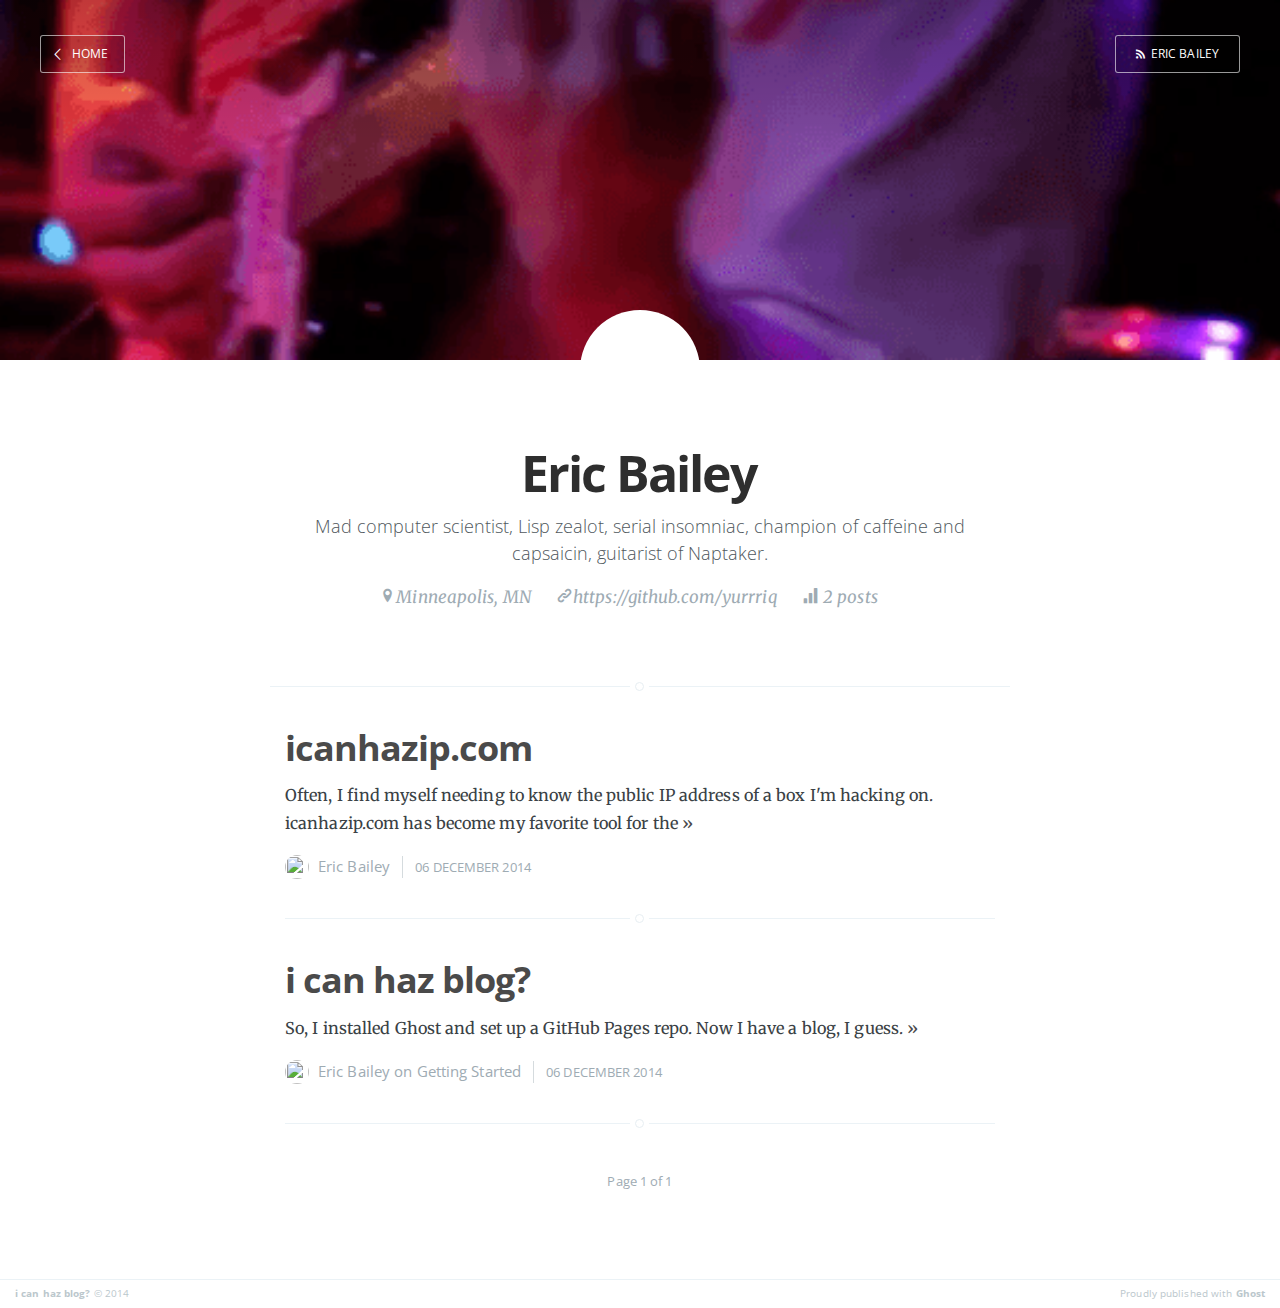
==== author/eric/index.html @ 77fce828 "Blog update at 2014-12-06 21:45:17" ====
<head>
    <meta charset="utf-8">
    <meta http-equiv="X-UA-Compatible" content="IE=edge">

    <title>Eric Bailey - i can haz blog?</title>
    <meta name="description" content="Mad computer scientist, Lisp zealot, serial insomniac, champion of caffeine and capsaicin, guitarist of Naptaker.">

    <meta name="HandheldFriendly" content="True">
    <meta name="viewport" content="width=device-width, initial-scale=1.0">

    <link rel="shortcut icon" href="../../favicon.ico">

    <link rel="stylesheet" type="text/css" href="../../assets/css/screen.css?v=f6a0a87b27">
    <link rel="stylesheet" type="text/css" href="http://fonts.googleapis.com/css?family=Merriweather:300,700,700italic,300italic%7COpen+Sans:700,400">
    <link rel="stylesheet" type="text/css" href="../../assets/css/prism.css?v=f6a0a87b27">

    <link rel="canonical" href="index.html">
    <meta name="generator" content="Ghost 0.5">
    <link rel="alternate" type="application/rss+xml" title="i can haz blog?" href="../../rss/index.html">
</head>
<body class="author-template author-eric">

    

    <header class="main-header author-head " style="background-image: url(../../content/images/2014/12/eb-optimized-1.png)">
        <nav class="main-nav overlay clearfix">
            <a class="back-button icon-arrow-left" href="../../">Home</a>
            <a class="subscribe-button icon-feed" href="rss/index.rss">Eric Bailey</a>
        </nav>
    </header>

    <section class="author-profile inner">
        <figure class="author-image">
            <div class="img" style="background-image: url(http://www.gravatar.com/avatar/527cc023ca1a56c9072424f7c44ab118?d=404&amp;s=250)"><span class="hidden">Eric Bailey's Picture</span></div>
        </figure>
        <h1 class="author-title">Eric Bailey</h1>
        <h2 class="author-bio">Mad computer scientist, Lisp zealot, serial insomniac, champion of caffeine and capsaicin, guitarist of Naptaker.</h2>
        <div class="author-meta">
            <span class="author-location icon-location">Minneapolis, MN</span>
            <span class="author-link icon-link"><a href="https://github.com/yurrriq">https://github.com/yurrriq</a></span>
            <span class="author-stats"><i class="icon-stats"></i> 2 posts</span>
        </div>
    </section>

<main class="content" role="main">

    <div class="extra-pagination inner">
        <nav class="pagination" role="navigation">
        <span class="page-number">Page 1 of 1</span>
    </nav>
    </div>
    
    <article class="post">
        <header class="post-header">
            <h2 class="post-title"><a href="../../icanhazip-com/">icanhazip.com</a></h2>
        </header>
        <section class="post-excerpt">
            <p>Often, I find myself needing to know the public IP address of a box I'm hacking on. icanhazip.com has become my favorite tool for the <a class="read-more" href="../../icanhazip-com/">»</a></p>
        </section>
        <footer class="post-meta">
            <img class="author-thumb" src="http://www.gravatar.com/avatar/527cc023ca1a56c9072424f7c44ab118?d=404&amp;s=250" alt="Author image" nopin="nopin">
            <a href="index.html">Eric Bailey</a>
            
            <time class="post-date" datetime="2014-12-06">06 December 2014</time>
        </footer>
    </article>
    <article class="post tag-getting-started">
        <header class="post-header">
            <h2 class="post-title"><a href="../../i-can-haz-blog/">i can haz blog?</a></h2>
        </header>
        <section class="post-excerpt">
            <p>So, I installed Ghost and set up a GitHub Pages repo. Now I have a blog, I guess. <a class="read-more" href="../../i-can-haz-blog/">»</a></p>
        </section>
        <footer class="post-meta">
            <img class="author-thumb" src="http://www.gravatar.com/avatar/527cc023ca1a56c9072424f7c44ab118?d=404&amp;s=250" alt="Author image" nopin="nopin">
            <a href="index.html">Eric Bailey</a>
             on <a href="../../tag/getting-started/">Getting Started</a>
            <time class="post-date" datetime="2014-12-06">06 December 2014</time>
        </footer>
    </article>
    
    <nav class="pagination" role="navigation">
        <span class="page-number">Page 1 of 1</span>
    </nav>

</main>

    <footer class="site-footer clearfix">
         <section class="copyright"><a href="../../">i can haz blog?</a> © 2014</section>
         <section class="poweredby">Proudly published with <a href="https://ghost.org">Ghost</a></section>
    </footer>

    <script src="../../public/jquery.js?v=f6a0a87b27"></script>

    <script type="text/javascript" src="../../assets/js/jquery.fitvids.js?v=f6a0a87b27"></script>
    <script type="text/javascript" src="../../assets/js/index.js?v=f6a0a87b27"></script>
    <script type="text/javascript" src="../../assets/js/prism.js?v=f6a0a87b27"></script>

</body>
---- assets/css/screen.css ----
/* ==========================================================================
   Table of Contents
   ========================================================================== */

/*

    0.  Normalize
    1.  Icons
    2.  General
    3.  Utilities
    4.  General
    5.  Single Post
    6.  Tag Archive
    7.  Third Party Elements
    8.  Pagination
    9.  Footer
    10. Media Queries (Tablet)
    11. Media Queries (Mobile)
    12. Animations

*/

/* ==========================================================================
   0. Normalize.css v2.1.3 | MIT License | git.io/normalize | (minified)
   ========================================================================== */

article, aside, details,
figcaption, figure,
footer, header, hgroup,
main, nav, section,
summary { display: block; }
audio, canvas, video { display: inline-block; }
audio:not([controls]) { display: none; height: 0; }
[hidden], template { display: none; }
html {
   font-family: sans-serif;
   -ms-text-size-adjust: 100%;
   -webkit-text-size-adjust: 100%;
}
body { margin: 0; }
a { background: transparent; }
a:focus { outline: thin dotted; }
a:active, a:hover { outline: 0; }
h1 { font-size: 2em; margin: 0.67em 0; }
abbr[title] { border-bottom: 1px dotted; }
b, strong { font-weight: 700; }
dfn { font-style: italic; }
hr {
   -moz-box-sizing: content-box;
   box-sizing: content-box;
   height: 0;
}
mark { background: #FF0; color: #000; }
code, kbd, pre,
samp { font-family: monospace, serif; font-size: 1em; }
pre { white-space: pre-wrap; }
q { quotes: "\201C" "\201D" "\2018" "\2019"; }
small { font-size: 80%; }
sub, sup {
   font-size: 75%;
   line-height: 0;
   position: relative;
   vertical-align: baseline;
}
sup { top: -0.5em; }
sub { bottom: -0.25em; }
img { border: 0; }
svg:not(:root) { overflow: hidden; }
figure { margin: 0; }
fieldset {
   border: 1px solid #c0c0c0;
   margin: 0 2px;
   padding: 0.35em 0.625em 0.75em;
}
legend { border: 0; padding: 0; }
button, input, select,
textarea { font-family: inherit; font-size: 100%; margin: 0; }
button, input { line-height: normal; }
button, select { text-transform: none; }
button, html input[type="button"],
input[type="reset"], input[type="submit"] {
   -webkit-appearance: button;
   cursor: pointer;
}
button[disabled], html input[disabled] { cursor: default; }
input[type="checkbox"],
input[type="radio"] { box-sizing: border-box; padding: 0; }
input[type="search"] {
   -webkit-appearance: textfield;
   -moz-box-sizing: content-box;
   -webkit-box-sizing: content-box;
   box-sizing: content-box;
}
input[type="search"]::-webkit-search-cancel-button,
input[type="search"]::-webkit-search-decoration { -webkit-appearance: none; }
button::-moz-focus-inner,
input::-moz-focus-inner { border: 0; padding: 0; }
textarea { overflow: auto; vertical-align: top; }
table { border-collapse: collapse; border-spacing: 0; }


/* ==========================================================================
   1. Icons - Sets up the icon font and respective classes
   ========================================================================== */

/* Import the font file with the icons in it */
@font-face {
    font-family: "casper-icons";
    src:url("../fonts/casper-icons.eot");
    src:url("../fonts/casper-icons.eot?") format("embedded-opentype"),
        url("../fonts/casper-icons.woff") format("woff"),
        url("../fonts/casper-icons.ttf") format("truetype"),
        url("../fonts/casper-icons.svg") format("svg");
    font-weight: normal;
    font-style: normal;
}

/* Apply these base styles to all icons */
[class^="icon-"]:before, [class*=" icon-"]:before {
    font-family: "casper-icons", "Open Sans", sans-serif;
    speak: none;
    font-style: normal;
    font-weight: normal;
    font-variant: normal;
    text-transform: none;
    line-height: 1;
    text-decoration: none !important;
    -webkit-font-smoothing: antialiased;
    -moz-osx-font-smoothing: grayscale;
}

/* Each icon is created by inserting the correct character into the
   content of the :before pseudo element. Like a boss. */
.icon-ghost:before {
    content: "\f600";
}
.icon-feed:before {
    content: "\f601";
}
.icon-twitter:before {
    content: "\f602";
    font-size: 1.1em;
}
.icon-google-plus:before {
    content: "\f603";
}
.icon-facebook:before {
    content: "\f604";
}
.icon-arrow-left:before {
    content: "\f605";
}
.icon-stats:before {
    content: "\f606";
}
.icon-location:before {
    content: "\f607";
    margin-left: -3px; /* Tracking fix */
}
.icon-link:before {
    content: "\f608";
}


/* ==========================================================================
   2. General - Setting up some base styles
   ========================================================================== */

html {
    height: 100%;
    max-height: 100%;
    font-size: 62.5%;
    -webkit-tap-highlight-color: rgba(0, 0, 0, 0);
}

body {
    height: 100%;
    max-height: 100%;
    font-family: "Merriweather", serif;
    letter-spacing: 0.01rem;
    font-size: 1.8rem;
    line-height: 1.75em;
    color: #3A4145;
    -webkit-font-feature-settings: 'kern' 1;
    -moz-font-feature-settings: 'kern' 1;
    -o-font-feature-settings: 'kern' 1;
}

::-moz-selection {
    background: #D6EDFF;
}

::selection {
    background: #D6EDFF;
}

h1, h2, h3,
h4, h5, h6 {
    -webkit-font-feature-settings: 'dlig' 1, 'liga' 1, 'lnum' 1, 'kern' 1;
    -moz-font-feature-settings: 'dlig' 1, 'liga' 1, 'lnum' 1, 'kern' 1;
    -o-font-feature-settings: 'dlig' 1, 'liga' 1, 'lnum' 1, 'kern' 1;
    color: #2E2E2E;
    line-height: 1.15em;
    margin: 0 0 0.4em 0;
    font-family: "Open Sans", sans-serif;
}

h1 {
    font-size: 5rem;
    letter-spacing: -2px;
    text-indent: -3px;
}

h2 {
    font-size: 3.6rem;
    letter-spacing: -1px;
}

h3 {
    font-size: 3rem;
}

h4 {
    font-size: 2.5rem;
}

h5 {
    font-size: 2rem;
}

h6 {
    font-size: 2rem;
}

a {
    color: #4A4A4A;
    transition: color ease 0.3s;
}

a:hover {
    color: #111;
}

p, ul, ol, dl {
    -webkit-font-feature-settings: 'liga' 1, 'onum' 1, 'kern' 1;
    -moz-font-feature-settings: 'liga' 1, 'onum' 1, 'kern' 1;
    -o-font-feature-settings: 'liga' 1, 'onum' 1, 'kern' 1;
    margin: 0 0 1.75em 0;
}

ol, ul {
    padding-left: 3rem;
}

ol ol, ul ul,
ul ol, ol ul {
    margin: 0 0 0.4em 0;
    padding-left: 2em;
}

dl dt {
    float: left;
    width: 180px;
    overflow: hidden;
    clear: left;
    text-align: right;
    text-overflow: ellipsis;
    white-space: nowrap;
    font-weight: 700;
    margin-bottom: 1em;
}

dl dd {
    margin-left: 200px;
    margin-bottom: 1em
}

li {
    margin: 0.4em 0;
}

li li {
    margin: 0;
}

hr {
    display: block;
    height: 1px;
    border: 0;
    border-top: #EFEFEF 1px solid;
    margin: 3.2em 0;
    padding: 0;
}

blockquote {
    -moz-box-sizing: border-box;
    box-sizing: border-box;
    margin: 1.75em 0 1.75em -2.2em;
    padding: 0 0 0 1.75em;
    border-left: #4A4A4A 0.4em solid;
}

blockquote p {
    margin: 0.8em 0;
    font-style: italic;
}

blockquote small {
    display: inline-block;
    margin: 0.8em 0 0.8em 1.5em;
    font-size: 0.9em;
    color: #CCC;
}

blockquote small:before { content: "\2014 \00A0"; }

blockquote cite {
    font-weight: 700;
}

blockquote cite a { font-weight: normal; }

mark {
    background-color: #FFC336;
}

code, tt {
    padding: 1px 3px;
    font-family: Inconsolata, monospace, sans-serif;
    font-size: 0.85em;
    white-space: pre-wrap;
    border: #E3EDF3 1px solid;
    background: #F7FAFB;
    border-radius: 2px;
}

pre {
    -moz-box-sizing: border-box;
    box-sizing: border-box;
    margin: 0 0 1.75em 0;
    border: #E3EDF3 1px solid;
    width: 100%;
    padding: 10px;
    font-family: Inconsolata, monospace, sans-serif;
    font-size: 0.9em;
    white-space: pre;
    overflow: auto;
    background: #F7FAFB;
    border-radius: 3px;
}

pre code, tt {
    font-size: inherit;
    white-space: -moz-pre-wrap;
    white-space: pre-wrap;
    background: transparent;
    border: none;
    padding: 0;
}

kbd {
    display: inline-block;
    margin-bottom: 0.4em;
    padding: 1px 8px;
    border: #CCC 1px solid;
    color: #666;
    text-shadow: #FFF 0 1px 0;
    font-size: 0.9em;
    font-weight: 700;
    background: #F4F4F4;
    border-radius: 4px;
    box-shadow:
        0 1px 0 rgba(0, 0, 0, 0.2),
        0 1px 0 0 #fff inset;
}

table {
    -moz-box-sizing: border-box;
    box-sizing: border-box;
    margin: 1.75em 0;
    width: 100%;
    max-width: 100%;
    background-color: transparent;
}

table th,
table td {
    padding: 8px;
    line-height: 20px;
    text-align: left;
    vertical-align: top;
    border-top: #EFEFEF 1px solid;
}

table th { color: #000; }

table caption + thead tr:first-child th,
table caption + thead tr:first-child td,
table colgroup + thead tr:first-child th,
table colgroup + thead tr:first-child td,
table thead:first-child tr:first-child th,
table thead:first-child tr:first-child td {
    border-top: 0;
}

table tbody + tbody { border-top: #EFEFEF 2px solid; }

table table table { background-color: #FFF; }

table tbody > tr:nth-child(odd) > td,
table tbody > tr:nth-child(odd) > th {
    background-color: #F6F6F6;
}

table.plain tbody > tr:nth-child(odd) > td,
table.plain tbody > tr:nth-child(odd) > th {
   background: transparent;
}

iframe, .fluid-width-video-wrapper {
    display: block;
    margin: 1.75em 0;
}

/* When a video is inside the fitvids wrapper, drop the
margin on the iframe, cause it breaks stuff. */
.fluid-width-video-wrapper iframe {
    margin: 0;
}


/* ==========================================================================
   3. Utilities - These things get used a lot
   ========================================================================== */

/* Clears shit */
.clearfix:before,
.clearfix:after {
    content: " ";
    display: table;
}
.clearfix:after { clear: both; }
.clearfix { *zoom: 1; }

/* Hides shit */
.hidden {
    text-indent: -9999px;
    visibility: hidden;
    display: none;
}

/* Creates a responsive wrapper that makes our content scale nicely */
.inner {
    position: relative;
    width: 80%;
    max-width: 710px;
    margin: 0 auto;
}

/* Centres vertically yo. (IE8+) */
.vertical {
    display: table-cell;
    vertical-align: middle;
}


/* ==========================================================================
   4. General - The main styles for the the theme
   ========================================================================== */

/* Big cover image on the home page */
.main-header {
    position: relative;
    display: table;
    width: 100%;
    height: 100%;
    margin-bottom: 5rem;
    text-align: center;
    background: #222 no-repeat center center;
    background-size: cover;
    overflow: hidden;
}

.main-header .inner {
    width: 80%;
}

.main-nav {
    position: relative;
    padding: 35px 40px;
    margin: 0 0 30px 0;
}

.main-nav a {
    text-decoration: none;
    font-family: 'Open Sans', sans-serif;
}

/* Create a bouncing scroll-down arrow on homepage with cover image */
.scroll-down {
    display: block;
    position: absolute;
    z-index: 100;
    bottom: 45px;
    left: 50%;
    margin-left: -16px;
    width: 34px;
    height: 34px;
    font-size: 34px;
    text-align: center;
    text-decoration: none;
    color: rgba(255,255,255,0.7);
    -webkit-transform: rotate(-90deg);
    transform: rotate(-90deg);
    -webkit-animation: bounce 4s 2s infinite;
    animation: bounce 4s 2s infinite;
}

/* Stop it bouncing and increase contrast when hovered */
.scroll-down:hover {
    color: #fff;
    -webkit-animation: none;
    animation: none;
}

/* Put a semi-opaque radial gradient behind the icon to make it more visible
   on photos which happen to have a light background. */
.home-template .main-header:after {
    display: block;
    content: " ";
    width: 150px;
    height: 130px;
    border-radius: 100%;
    position: absolute;
    bottom: 0;
    left: 50%;
    margin-left: -75px;
    background: -moz-radial-gradient(center, ellipse cover,  rgba(0,0,0,0.15) 0%, rgba(0,0,0,0) 70%, rgba(0,0,0,0) 100%);
    background: -webkit-gradient(radial, center center, 0px, center center, 100%, color-stop(0%,rgba(0,0,0,0.15)), color-stop(70%,rgba(0,0,0,0)), color-stop(100%,rgba(0,0,0,0)));
    background: -webkit-radial-gradient(center, ellipse cover,  rgba(0,0,0,0.15) 0%,rgba(0,0,0,0) 70%,rgba(0,0,0,0) 100%);
    background: radial-gradient(ellipse at center,  rgba(0,0,0,0.15) 0%,rgba(0,0,0,0) 70%,rgba(0,0,0,0) 100%);
}

/* Hide when there's no cover image or on page2+ */
.no-cover .scroll-down,
.no-cover.main-header:after,
.archive-template .scroll-down,
.archive-template .main-header:after {
    display: none
}

/* Appears in the top right corner of your home page */
.blog-logo {
    display: block;
    float: left;
    background: none !important;
    border: none !important;
}

.blog-logo img {
    -webkit-box-sizing: border-box;
    -moz-box-sizing: border-box;
    box-sizing: border-box;
    display: block;
    height: 38px;
    padding: 1px 0 5px 0;
    width: auto;
}

.back-button {
    -webkit-box-sizing: border-box;
    -moz-box-sizing: border-box;
    box-sizing: border-box;
    display: inline-block;
    float: left;
    height: 38px;
    padding: 0 15px 0 10px;
    border: transparent 1px solid;
    color: #9EABB3;
    text-align: center;
    font-size: 12px;
    text-transform: uppercase;
    line-height: 35px;
    border-radius: 3px;
    background: rgba(0,0,0,0.1);
    transition: all ease 0.3s;
}
.back-button:before {
    position: relative;
    bottom: -2px;
    font-size: 13px;
    line-height: 0;
    margin-right: 8px;
}

.subscribe-button {
    -webkit-box-sizing: border-box;
    -moz-box-sizing: border-box;
    box-sizing: border-box;
    display: inline-block;
    float: right;
    height: 38px;
    padding: 0 20px;
    border: transparent 1px solid;
    color: #9EABB3;
    text-align: center;
    font-size: 12px;
    text-transform: uppercase;
    line-height: 35px;
    white-space: nowrap;
    border-radius: 3px;
    background: rgba(0,0,0,0.1);
    transition: all ease 0.3s;
}
.subscribe-button:before {
    font-size: 9px;
    margin-right: 6px;
}

/* Special styles when overlaid on an image*/
.main-nav.overlay {
    position: absolute;
    top: 0;
    left: 0;
    right: 0;
    height: 70px;
    border: none;
    background: -moz-linear-gradient(top, rgba(0,0,0,0.2) 0%, rgba(0,0,0,0) 100%);
    background: -webkit-gradient(linear, left top, left bottom, color-stop(0%,rgba(0,0,0,0.2)), color-stop(100%,rgba(0,0,0,0)));
    background: -webkit-linear-gradient(top, rgba(0,0,0,0.2) 0%,rgba(0,0,0,0) 100%);
    background: linear-gradient(to bottom, rgba(0,0,0,0.2) 0%,rgba(0,0,0,0) 100%);
}
.no-cover .main-nav.overlay,
.no-cover .back-button,
.no-cover .subscribe-button {
    background: none;
}

.main-nav.overlay a {
    color: #fff;
}

.main-nav.overlay .back-button,
.main-nav.overlay .subscribe-button {
    border-color: rgba(255,255,255,0.6);
}

.main-nav.overlay a:hover {
    color: #222;
    border-color: #fff;
    background: #fff;
    transition: all 0.1s ease;
}

/* Add a border to the buttons on hover */
.back-button:hover,
.subscribe-button:hover {
    border-color: #bfc8cd;
    color: #9EABB3;
}

/* The details of your blog. Defined in ghost/settings/ */
.page-title {
    margin: 10px 0 10px 0;
    font-size: 5rem;
    letter-spacing: -1px;
    font-weight: 700;
    font-family: "Open Sans", sans-serif;
    color: #fff;
}

.page-description {
    margin: 0;
    font-size: 2rem;
    line-height: 1.5em;
    font-weight: 400;
    font-family: "Merriweather", serif;
    letter-spacing: 0.01rem;
    color: rgba(255,255,255,0.8);
}

.no-cover.main-header {
    min-height: 160px;
    max-height: 40%;
    background: #f5f8fa;
}

.no-cover .page-title {
    color: rgba(0,0,0,0.8);
}

.no-cover .page-description {
    color: rgba(0,0,0,0.5);
}

.no-cover .main-nav.overlay .back-button,
.no-cover .main-nav.overlay .subscribe-button {
    color: rgba(0,0,0,0.4);
    border-color: rgba(0,0,0,0.3);
}

/* Add subtle load-in animation for content on the home page */
.home-template .page-title {
    -webkit-animation: fade-in-down 0.6s;
    animation: fade-in-down 0.6s;
    -webkit-animation-delay: 0.2s;
    animation-delay: 0.2s;
}
.home-template .page-description {
    -webkit-animation: fade-in-down 0.9s;
    animation: fade-in-down 0.9s;
    -webkit-animation-delay: 0.1s;
    animation-delay: 0.1s;
}

/* Every post, on every page, gets this style on its <article> tag */
.post {
    position: relative;
    width: 80%;
    max-width: 710px;
    margin: 4rem auto;
    padding-bottom: 4rem;
    border-bottom: #EBF2F6 1px solid;
    word-break: break-word;
    hyphens: auto;
}

/* Add a little circle in the middle of the border-bottom on our .post
   just for the lolz and stylepoints. */
.post:after {
    display: block;
    content: "";
    width: 7px;
    height: 7px;
    border: #E7EEF2 1px solid;
    position: absolute;
    bottom: -5px;
    left: 50%;
    margin-left: -5px;
    background: #FFF;
    -webkit-border-radius: 100%;
    -moz-border-radius: 100%;
    border-radius: 100%;
    box-shadow: #FFF 0 0 0 5px;
}

body:not(.post-template) .post-title {
    font-size: 3.6rem;
}

.post-title a {
    text-decoration: none;
}

.post-excerpt p {
    margin: 0;
    font-size: 0.9em;
    line-height: 1.7em;
}

.read-more {
    text-decoration: none;
}

.post-meta {
    display: block;
    margin: 1.75rem 0 0 0;
    font-family: "Open Sans", sans-serif;
    font-size: 1.5rem;
    line-height: 2.2rem;
    color: #9EABB3;
}

.author-thumb {
    width: 24px;
    height: 24px;
    float: left;
    margin-right: 9px;
    border-radius: 100%;
}

.post-meta a {
    color: #9EABB3;
    text-decoration: none;
}

.post-meta a:hover {
    text-decoration: underline;
}

.user-meta {
    position: relative;
    padding: 0.3rem 40px 0 100px;
    min-height: 77px;
}

.post-date {
    display: inline-block;
    margin-left: 8px;
    padding-left: 12px;
    border-left: #d5dbde 1px solid;
    text-transform: uppercase;
    font-size: 1.3rem;
    white-space: nowrap;
}

.user-image {
    position: absolute;
    top: 0;
    left: 0;
}

.user-name {
    display: block;
    font-weight: 700;
}

.user-bio {
    display: block;
    max-width: 440px;
    font-size: 1.4rem;
    line-height: 1.5em;
}

.publish-meta {
    position: absolute;
    top: 0;
    right: 0;
    padding: 4.3rem 0 4rem 0;
    text-align: right;
}

.publish-heading {
    display: block;
    font-weight: 700;
}

.publish-date {
    display: block;
    font-size: 1.4rem;
    line-height: 1.5em;
}


/* ==========================================================================
   5. Single Post - When you click on an individual post
   ========================================================================== */

.post-template .post-header {
   margin-bottom: 3.4rem;
}

.post-template .post-title {
    margin-bottom: 0;
}

.post-template .post-meta {
    margin: 0;
}

.post-template .post-date {
    padding: 0;
    margin: 0;
    border: none;
}

/* Stop .full-img from creating horizontal scroll - slight hack due to
   imperfections with browser width % calculations and rounding */
.post-template .content {
    overflow: hidden;
}

/* Tweak the .post wrapper style */
.post-template .post {
    margin-top: 0;
    border-bottom: none;
    padding-bottom: 0;
}

/* Kill that stylish little circle that was on the border, too */
.post-template .post:after {
    display: none;
}

/* Keep images centred and within the bounds of the post-width */
.post-content img {
    display: block;
    max-width: 100%;
    height: auto;
    margin: 0 auto;
    padding: 0.6em 0;
}

/* Break out larger images to be wider than the main text column
   the class is applied with jQuery */
.post-content .full-img {
    width: 126%;
    max-width: none;
    margin: 0 -13%;
}

/* The author credit area after the post */
.post-footer {
    position: relative;
    margin: 6rem 0 0 0;
    padding: 6rem 0 0 0;
    border-top: #EBF2F6 1px solid;
}

.post-footer h4 {
    font-size: 1.8rem;
    margin: 0;
}

.post-footer p {
    margin: 1rem 0;
    font-size: 1.4rem;
    line-height: 1.75em;
}

/* list of author links - location / url */
.author-meta {
    padding: 0;
    margin: 0;
    list-style: none;
    font-size: 1.4rem;
    line-height: 1;
    font-style: italic;
    color: #9EABB3;
}

.author-meta a {
    color: #9EABB3;
}
.author-meta a:hover {
    color: #111;
}

/* Create some space to the right for the share links */
.post-footer .author {
    margin-right: 180px;
}

.post-footer h4 a {
    color: #2e2e2e;
    text-decoration: none;
}

.post-footer h4 a:hover {
    text-decoration: underline;
}

/* Drop the share links in the space to the right.
   Doing it like this means it's easier for the author bio
   to be flexible at smaller screen sizes while the share
   links remain at a fixed width the whole time */
.post-footer .share {
    position: absolute;
    top: 6rem;
    right: 0;
    width: 140px;
}

.post-footer .share a {
    font-size: 1.8rem;
    display: inline-block;
    margin: 1rem 1.6rem 1.6rem 0;
    color: #BBC7CC;
    text-decoration: none;
}

.post-footer .share a:hover {
    color: #50585D;
}

/* The subscribe icon on the footer */
.subscribe {
    width: 28px;
    height: 28px;
    position: absolute;
    top: -14px;
    left: 50%;
    margin-left: -15px;
    border: #EBF2F6 1px solid;
    text-align: center;
    line-height: 2.4rem;
    border-radius: 50px;
    background: #FFF;
    transition: box-shadow 0.5s;
}

/* The RSS icon, inserted via icon font */
.subscribe:before {
    color: #D2DEE3;
    font-size: 10px;
    position: absolute;
    top: 2px;
    left: 9px;
    font-weight: 700;
    transition: color 0.5s ease;
}

/* Add a box shadow to on hover */
.subscribe:hover {
    box-shadow: rgba(0,0,0,0.05) 0 0 0 3px;
    transition: box-shadow 0.25s;
}

.subscribe:hover:before {
    color: #50585D;
}

/* CSS tooltip saying "Subscribe!" - initially hidden */
.tooltip {
    opacity: 0;
    display: block;
    width: 53px;
    padding: 4px 8px 5px 8px;
    position:absolute;
    top: -23px;
    left: -21px;
    color: rgba(255,255,255,0.9);
    font-size: 1.1rem;
    line-height: 1em;
    text-align: center;
    background: #50585D;
    border-radius: 20px;
    box-shadow: 0 1px 4px rgba(0,0,0,0.1);
    transition: opacity 0.3s ease, top 0.3s ease;
}

/* The little chiclet arrow under the tooltip, pointing down */
.tooltip:after {
    content: " ";
    border-width: 5px 5px 0 5px;
    border-style: solid;
    border-color: #50585D transparent;
    display: block;
    position: absolute;
    bottom: -4px;
    left: 50%;
    margin-left: -5px;
    z-index: 220;
    width: 0;
}

/* On hover, show the tooltip! */
.subscribe:hover .tooltip {
    opacity: 1;
    top: -33px;
}

/* ==========================================================================
   6. Author profile
   ========================================================================== */

.post-head.main-header {
    height: 65%;
    min-height: 180px;
}

.no-cover.post-head.main-header {
    height: 85px;
    min-height: 0;
    margin-bottom: 0;
    background: transparent;
}

.tag-head.main-header {
    height: 40%;
    min-height: 180px;
}

.author-head.main-header {
    height: 40%;
    min-height: 180px;
}

.no-cover.author-head.main-header {
    height: 10%;
    min-height: 100px;
    background: transparent;
}

.author-profile {
    padding: 0 15px 5rem 15px;
    border-bottom: #EBF2F6 1px solid;
    text-align: center;
}

/* Add a little circle in the middle of the border-bottom */
.author-profile:after {
    display: block;
    content: "";
    width: 7px;
    height: 7px;
    border: #E7EEF2 1px solid;
    position: absolute;
    bottom: -5px;
    left: 50%;
    margin-left: -5px;
    background: #FFF;
    -webkit-border-radius: 100%;
    -moz-border-radius: 100%;
    border-radius: 100%;
    box-shadow: #FFF 0 0 0 5px;
}

.author-image {
    -webkit-box-sizing: border-box;
    -moz-box-sizing: border-box;
    box-sizing: border-box;
    display: block;
    position: absolute;
    top: -40px;
    left: 50%;
    margin-left: -40px;
    width: 80px;
    height: 80px;
    border-radius: 100%;
    overflow: hidden;
    padding: 6px;
    background: #fff;
    z-index: 2;
    box-shadow: #E7EEF2 0 0 0 1px;
}

.author-image .img {
    position: relative;
    display: block;
    width: 100%;
    height: 100%;
    background-size: cover;
    background-position: center center;
    border-radius: 100%;
}

.author-profile .author-image {
    position: relative;
    left: auto;
    top: auto;
    width: 120px;
    height: 120px;
    padding: 3px;
    margin: -100px auto 0 auto;
    box-shadow: none;
}

.author-title {
    margin: 1.5rem 0 1rem;
}

.author-bio {
    font-size: 1.8rem;
    line-height: 1.5em;
    font-weight: 200;
    color: #50585D;
    letter-spacing: 0;
    text-indent: 0;
}

.author-meta {
    margin: 1.6rem 0;
}
/* Location, website, and link */
.author-profile .author-meta {
    margin: 2rem 0;
    font-family: "Merriweather", serif;
    letter-spacing: 0.01rem;
    font-size: 1.7rem;
}
.author-meta span {
    display: inline-block;
    margin: 0 2rem 1rem 0;
    word-wrap: break-word;
}
.author-meta a {
    text-decoration: none;
}

/* Turn off meta for page2+ to make room for extra
   pagination prev/next links */
.archive-template .author-profile .author-meta {
    display: none;
}

/* ==========================================================================
   7. Third Party Elements - Embeds from other services
   ========================================================================== */

/* Github */
.gist table {
    margin: 0;
    font-size: 1.4rem;
}
.gist .line-number {
    min-width: 25px;
    font-size: 1.1rem;
}

/* Pastebin */
.content .embedPastebin {
    margin-bottom: 1.75em;
}

/* ==========================================================================
   8. Pagination - Tools to let you flick between pages
   ========================================================================== */

/* The main wrapper for our pagination links */
.pagination {
    position: relative;
    width: 80%;
    max-width: 710px;
    margin: 4rem auto;
    font-family: "Open Sans", sans-serif;
    font-size: 1.3rem;
    color: #9EABB3;
    text-align: center;
}

.pagination a {
    color: #9EABB3;
    transition: all 0.2s ease;
}

/* Push the previous/next links out to the left/right */
.older-posts,
.newer-posts {
    position: absolute;
    display: inline-block;
    padding: 0 15px;
    border: #bfc8cd 1px solid;
    text-decoration: none;
    border-radius: 4px;
    transition: border ease 0.3s;
}

.older-posts {
    right: 0;
}

.page-number {
    display: inline-block;
    padding: 2px 0;
    min-width: 100px;
}

.newer-posts {
    left: 0;
}

.older-posts:hover,
.newer-posts:hover {
    color: #889093;
    border-color: #98a0a4;
}

.extra-pagination {
    display: none;
    border-bottom: #EBF2F6 1px solid;
}
.extra-pagination:after {
    display: block;
    content: "";
    width: 7px;
    height: 7px;
    border: #E7EEF2 1px solid;
    position: absolute;
    bottom: -5px;
    left: 50%;
    margin-left: -5px;
    background: #FFF;
    -webkit-border-radius: 100%;
    -moz-border-radius: 100%;
    border-radius: 100%;
    box-shadow: #FFF 0 0 0 5px;
}
.extra-pagination .pagination {
    width: auto;
}

/* On page2+ make all the headers smaller */
.archive-template .main-header {
    max-height: 30%;
}

/* On page2+ show extra pagination controls at the top of post list */
.archive-template .extra-pagination {
    display: block;
}


/* ==========================================================================
   9. Footer - The bottom of every page
   ========================================================================== */

.site-footer {
    position: relative;
    margin: 8rem 0 0 0;
    padding: 0.5rem 15px;
    border-top: #EBF2F6 1px solid;
    font-family: "Open Sans", sans-serif;
    font-size: 1rem;
    line-height: 1.75em;
    color: #BBC7CC;
}

.site-footer a {
    color: #BBC7CC;
    text-decoration: none;
    font-weight: bold;
}

.site-footer a:hover {
    color: #50585D;
}

.poweredby {
    display: block;
    width: 45%;
    float: right;
    text-align: right;
}

.copyright {
    display: block;
    width: 45%;
    float: left;
}


/* ==========================================================================
   10. Media Queries - Smaller than 900px
   ========================================================================== */

@media only screen and (max-width: 900px) {

    .main-nav {
        padding: 15px;
    }

    blockquote {
        margin-left: 0;
    }

    .main-header {
        -webkit-box-sizing: border-box;
        -moz-box-sizing: border-box;
        box-sizing: border-box;
        height: auto;
        min-height: 240px;
        height: 60%;
        padding: 15% 0;
    }

    .scroll-down,
    .home-template .main-header:after { display: none; }

    .archive-template .main-header {
        min-height: 180px;
        padding: 10% 0;
    }

    .blog-logo img {
        padding: 4px 0;
    }

    .page-title {
        font-size: 4rem;
        letter-spacing: -1px;
    }

    .page-description {
        font-size: 1.8rem;
        line-height: 1.5em;
    }

    .post {
        font-size: 0.95em
    }

    body:not(.post-template) .post-title {
        font-size: 3.2rem;
    }

    hr {
        margin: 2.4em 0;
    }

    ol, ul {
        padding-left: 2em;
    }

    h1 {
        font-size: 4.5rem;
        text-indent: -2px;
    }

    h2 {
        font-size: 3.6rem;
    }

    h3 {
        font-size: 3.1rem;
    }

    h4 {
        font-size: 2.5rem;
    }

    h5 {
        font-size: 2.2rem;
    }

    h6 {
        font-size: 1.8rem;
    }

    .author-profile {
        padding-bottom: 4rem;
    }

    .author-profile .author-bio {
        font-size: 1.6rem;
    }

    .author-meta span {
        display: block;
        margin: 1.5rem 0;
    }
    .author-profile .author-meta span {
        font-size: 1.6rem;
    }

    .post-head.main-header {
        height:45%;
    }

    .tag-head.main-header,
    .author-head.main-header {
        height: 30%;
    }

    .no-cover.post-head.main-header {
        height: 55px;
        padding: 0;
    }

    .no-cover.author-head.main-header {
        padding: 0;
    }

}


/* ==========================================================================
   11. Media Queries - Smaller than 500px
   ========================================================================== */

@media only screen and (max-width: 500px) {

    .main-header {
        margin-bottom: 15px;
        height: 40%;
    }

    .no-cover.main-header {
        height: 30%;
    }

    .archive-template .main-header {
        max-height: 20%;
        min-height: 160px;
        padding: 10% 0;
    }

    .main-nav {
        padding: 0;
        margin-bottom: 2rem;
        border-bottom: #e0e4e7 1px solid;
    }

    .blog-logo {
        padding: 10px 10px;
    }

    .blog-logo img {
        height: 26px;
    }

    .back-button,
    .subscribe-button {
        height: 44px;
        line-height: 41px;
        border-radius: 0;
        color: #2e2e2e;
        background: transparent;
    }
    .back-button:hover,
    .subscribe-button:hover {
        border-color: #ebeef0;
        color: #2e2e2e;
        background: #ebeef0;
    }

    .back-button {
        padding: 0 15px 0 10px;
    }

    .subscribe-button {
        padding: 0 12px;
    }

    .main-nav.overlay a:hover {
        color: #fff;
        border-color: transparent;
        background: transparent;
    }

    .no-cover .main-nav.overlay {
        background: none;
    }
    .no-cover .main-nav.overlay .back-button,
    .no-cover .main-nav.overlay .subscribe-button {
        border: none;
    }

    .main-nav.overlay .back-button,
    .main-nav.overlay .subscribe-button {
        border-color: transparent;
    }

    .blog-logo img {
        max-height: 80px;
    }

    .inner,
    .pagination {
        width: auto;
        margin: 2rem auto;
    }

    .post {
        width: auto;
        margin-top: 2rem;
        margin-bottom: 2rem;
        margin-left: 16px;
        margin-right: 16px;
        padding-bottom: 2rem;
        line-height: 1.65em;
    }

    .post-date {
        display: none;
    }

    .post-template .post-header {
        margin-bottom: 2rem;
    }

    .post-template .post-date {
        display: inline-block;
    }

    hr {
        margin: 1.75em 0;
    }

    p, ul, ol, dl {
        font-size: 0.95em;
        margin: 0 0 2.5rem 0;
    }

    .page-title {
        font-size: 3rem;
    }

    .post-excerpt p {
        font-size: 0.85em;
    }

    .page-description {
        font-size: 1.6rem;
    }

    h1, h2, h3,
    h4, h5, h6 {
        margin: 0 0 0.3em 0;
    }

    h1 {
        font-size: 2.8rem;
        letter-spacing: -1px;
    }

    h2 {
        font-size: 2.4rem;
        letter-spacing: 0;
    }

    h3 {
        font-size: 2.1rem;
    }

    h4 {
        font-size: 1.9rem;
    }

    h5 {
        font-size: 1.8rem;
    }

    h6 {
        font-size: 1.8rem;
    }

    body:not(.post-template) .post-title {
        font-size: 2.5rem;
    }

    .post-template .post {
        padding-bottom: 0;
        margin-bottom: 0;
    }

    .post-template .site-footer {
        margin-top: 0;
    }

    .post-content img {
        padding: 0;
    }

    .post-content .full-img {
        width: auto;
        width: calc(100% + 32px); /* expand with to image + margins */
        margin: 0 -16px; /* get rid of margins */
        min-width: 0;
        max-width: 112%; /* fallback when calc doesn't work */
    }

    .post-meta {
        font-size: 1.3rem;
        margin-top: 1rem;
    }

    .post-footer {
        padding: 5rem 0 3rem 0;
        text-align: center;
    }

    .post-footer .author {
        margin: 0 0 2rem 0;
        padding: 0 0 1.6rem 0;
        border-bottom: #EBF2F6 1px dashed;
    }

    .post-footer .share {
        position: static;
        width: auto;
    }

    .post-footer .share a {
        margin: 1.4rem 0.8rem 0 0.8rem;
    }

    .author-meta li {
        float: none;
        margin: 0;
        line-height: 1.75em;
    }

    .author-meta li:before {
        display: none;
    }

    .older-posts,
    .newer-posts {
        position: static;
        margin: 10px 0;
    }

    .page-number {
        display: block;
    }

    .site-footer {
        margin-top: 3rem;
    }

    .author-profile {
        padding-bottom: 2rem;
    }

    .post-head.main-header {
        height: 30%;
    }

    .tag-head.main-header,
    .author-head.main-header {
        height: 20%;
    }

    .author-profile .author-image {
        margin-top: -70px;
    }

    .author-profile .author-meta span {
        font-size: 1.4rem;
    }

    .archive-template .main-header .page-description {
        display: none;
    }

}


/* ==========================================================================
   12. Animations
   ========================================================================== */

/* Used to fade in title/desc on the home page */
@-webkit-keyframes fade-in-down {
    0% {
        opacity: 0;
        -webkit-transform: translateY(-10px);
        transform: translateY(-10px);
    }
    100% {
        opacity: 1;
        -webkit-transform: translateY(0);
        transform: translateY(0);
    }
}
@keyframes fade-in-down {
    0% {
        opacity: 0;
        -webkit-transform: translateY(-10px);
        transform: translateY(-10px);
    }
    100% {
        opacity: 1;
        -webkit-transform: translateY(0);
        transform: translateY(0);
    }
}

/* Used to bounce .scroll-down on home page */
@-webkit-keyframes bounce {
    0%, 10%, 25%, 40%, 50% {
        -webkit-transform: translateY(0) rotate(-90deg);
                transform: translateY(0) rotate(-90deg);
    }
    20% {
        -webkit-transform: translateY(-10px) rotate(-90deg);
                transform: translateY(-10px) rotate(-90deg);
    }
    30% {
        -webkit-transform: translateY(-5px) rotate(-90deg);
                transform: translateY(-5px) rotate(-90deg);
    }
}
@keyframes bounce {
    0%, 20%, 50%, 80%, 100% {
        -webkit-transform: translateY(0) rotate(-90deg);
                transform: translateY(0) rotate(-90deg);
    }
    40% {
        -webkit-transform: translateY(-10px) rotate(-90deg);
                transform: translateY(-10px) rotate(-90deg);
    }
    60% {
        -webkit-transform: translateY(-5px) rotate(-90deg);
                transform: translateY(-5px) rotate(-90deg);
    }
}


/* ==========================================================================
   End of file. Animations should be the last thing here. Do not add stuff
   below this point, or it will probably fuck everything up.
   ========================================================================== */
---- assets/css/prism.css ----
/* http://prismjs.com/download.html?themes=prism-okaidia&languages=markup+css+css-extras+clike+javascript+java+bash+c+cpp+python+sql+http+ruby+go+haskell+swift+objectivec+latex+git+scheme */
/**
 * okaidia theme for JavaScript, CSS and HTML
 * Loosely based on Monokai textmate theme by http://www.monokai.nl/
 * @author ocodia
 */

code[class*="language-"],
pre[class*="language-"] {
	color: #f8f8f2;
	text-shadow: 0 1px rgba(0, 0, 0, 0.3);
	font-family: Consolas, Monaco, 'Andale Mono', monospace;
	direction: ltr;
	text-align: left;
	white-space: pre;
	word-spacing: normal;
	word-break: normal;
	line-height: 1.5;

	-moz-tab-size: 4;
	-o-tab-size: 4;
	tab-size: 4;

	-webkit-hyphens: none;
	-moz-hyphens: none;
	-ms-hyphens: none;
	hyphens: none;
}

/* Code blocks */
pre[class*="language-"] {
	padding: 1em;
	margin: .5em 0;
	overflow: auto;
	border-radius: 0.3em;
}

:not(pre) > code[class*="language-"],
pre[class*="language-"] {
	background: #272822;
}

/* Inline code */
:not(pre) > code[class*="language-"] {
	padding: .1em;
	border-radius: .3em;
}

.token.comment,
.token.prolog,
.token.doctype,
.token.cdata {
	color: slategray;
}

.token.punctuation {
	color: #f8f8f2;
}

.namespace {
	opacity: .7;
}

.token.property,
.token.tag,
.token.constant,
.token.symbol,
.token.deleted {
	color: #f92672;
}

.token.boolean,
.token.number {
	color: #ae81ff;
}

.token.selector,
.token.attr-name,
.token.string,
.token.char,
.token.builtin,
.token.inserted {
	color: #a6e22e;
}

.token.operator,
.token.entity,
.token.url,
.language-css .token.string,
.style .token.string,
.token.variable {
	color: #f8f8f2;
}

.token.atrule,
.token.attr-value {
	color: #e6db74;
}

.token.keyword {
	color: #66d9ef;
}

.token.regex,
.token.important {
	color: #fd971f;
}

.token.important {
	font-weight: bold;
}

.token.entity {
	cursor: help;
}
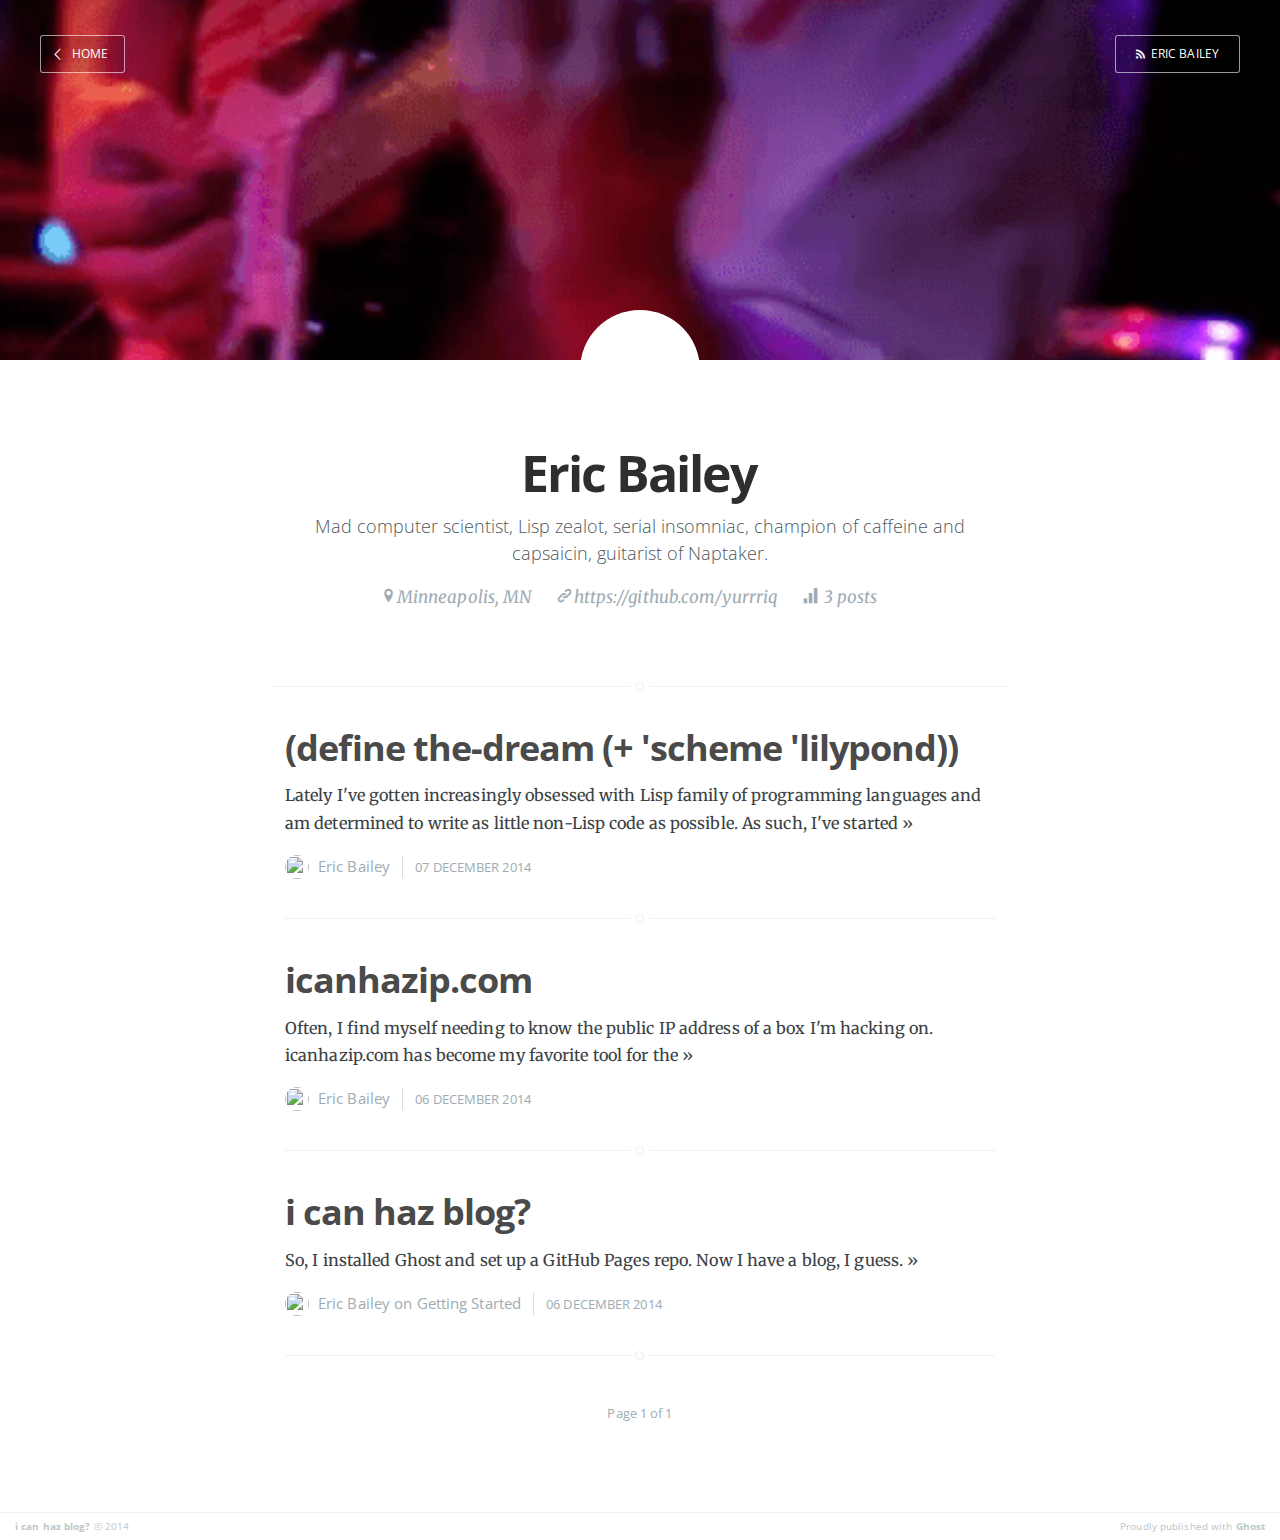
==== commit 6cba9964: "Blog update at 2014-12-07 22:51:12" ====
--- a/author/eric/index.html
+++ b/author/eric/index.html
@@ -11,13 +11,13 @@
 
     <link rel="shortcut icon" href="../../favicon.ico">
 
-    <link rel="stylesheet" type="text/css" href="../../assets/css/screen.css?v=f6a0a87b27">
+    <link rel="stylesheet" type="text/css" href="../../assets/css/screen.css?v=b96f2e101f">
     <link rel="stylesheet" type="text/css" href="http://fonts.googleapis.com/css?family=Merriweather:300,700,700italic,300italic%7COpen+Sans:700,400">
-    <link rel="stylesheet" type="text/css" href="../../assets/css/prism.css?v=f6a0a87b27">
+    <link rel="stylesheet" type="text/css" href="../../assets/css/prism.min.css?v=b96f2e101f">
 
-    <link rel="canonical" href="index.html">
+    <link rel="canonical" href="http://blog.ericb.me/author/eric/">
     <meta name="generator" content="Ghost 0.5">
-    <link rel="alternate" type="application/rss+xml" title="i can haz blog?" href="../../rss/index.html">
+    <link rel="alternate" type="application/rss+xml" title="i can haz blog?" href="http://blog.ericb.me/rss/">
 </head>
 <body class="author-template author-eric">
 
@@ -25,7 +25,7 @@
 
     <header class="main-header author-head " style="background-image: url(../../content/images/2014/12/eb-optimized-1.png)">
         <nav class="main-nav overlay clearfix">
-            <a class="back-button icon-arrow-left" href="../../">Home</a>
+            <a class="back-button icon-arrow-left" href="http://blog.ericb.me">Home</a>
             <a class="subscribe-button icon-feed" href="rss/index.rss">Eric Bailey</a>
         </nav>
     </header>
@@ -39,7 +39,7 @@
         <div class="author-meta">
             <span class="author-location icon-location">Minneapolis, MN</span>
             <span class="author-link icon-link"><a href="https://github.com/yurrriq">https://github.com/yurrriq</a></span>
-            <span class="author-stats"><i class="icon-stats"></i> 2 posts</span>
+            <span class="author-stats"><i class="icon-stats"></i> 3 posts</span>
         </div>
     </section>
 
@@ -53,10 +53,24 @@
     
     <article class="post">
         <header class="post-header">
-            <h2 class="post-title"><a href="../../icanhazip-com/">icanhazip.com</a></h2>
+            <h2 class="post-title"><a href="../../2014/12/07/the-dream-scheme-lilypond/">(define the-dream (+ 'scheme 'lilypond))</a></h2>
         </header>
         <section class="post-excerpt">
-            <p>Often, I find myself needing to know the public IP address of a box I'm hacking on. icanhazip.com has become my favorite tool for the <a class="read-more" href="../../icanhazip-com/">»</a></p>
+            <p> Lately I've gotten increasingly obsessed with Lisp family of programming languages and am determined to write as little non-Lisp code as possible. As such, I've started <a class="read-more" href="../../2014/12/07/the-dream-scheme-lilypond/">»</a></p>
+        </section>
+        <footer class="post-meta">
+            <img class="author-thumb" src="http://www.gravatar.com/avatar/527cc023ca1a56c9072424f7c44ab118?d=404&amp;s=250" alt="Author image" nopin="nopin">
+            <a href="index.html">Eric Bailey</a>
+            
+            <time class="post-date" datetime="2014-12-07">07 December 2014</time>
+        </footer>
+    </article>
+    <article class="post">
+        <header class="post-header">
+            <h2 class="post-title"><a href="../../2014/12/06/icanhazip-com/">icanhazip.com</a></h2>
+        </header>
+        <section class="post-excerpt">
+            <p>Often, I find myself needing to know the public IP address of a box I'm hacking on. icanhazip.com has become my favorite tool for the <a class="read-more" href="../../2014/12/06/icanhazip-com/">»</a></p>
         </section>
         <footer class="post-meta">
             <img class="author-thumb" src="http://www.gravatar.com/avatar/527cc023ca1a56c9072424f7c44ab118?d=404&amp;s=250" alt="Author image" nopin="nopin">
@@ -67,10 +81,10 @@
     </article>
     <article class="post tag-getting-started">
         <header class="post-header">
-            <h2 class="post-title"><a href="../../i-can-haz-blog/">i can haz blog?</a></h2>
+            <h2 class="post-title"><a href="../../2014/12/06/i-can-haz-blog/">i can haz blog?</a></h2>
         </header>
         <section class="post-excerpt">
-            <p>So, I installed Ghost and set up a GitHub Pages repo. Now I have a blog, I guess. <a class="read-more" href="../../i-can-haz-blog/">»</a></p>
+            <p>So, I installed Ghost and set up a GitHub Pages repo. Now I have a blog, I guess. <a class="read-more" href="../../2014/12/06/i-can-haz-blog/">»</a></p>
         </section>
         <footer class="post-meta">
             <img class="author-thumb" src="http://www.gravatar.com/avatar/527cc023ca1a56c9072424f7c44ab118?d=404&amp;s=250" alt="Author image" nopin="nopin">
@@ -87,14 +101,14 @@
 </main>
 
     <footer class="site-footer clearfix">
-         <section class="copyright"><a href="../../">i can haz blog?</a> © 2014</section>
+         <section class="copyright"><a href="http://blog.ericb.me">i can haz blog?</a> © 2014</section>
          <section class="poweredby">Proudly published with <a href="https://ghost.org">Ghost</a></section>
     </footer>
 
-    <script src="../../public/jquery.js?v=f6a0a87b27"></script>
+    <script src="../../public/jquery.js?v=b96f2e101f"></script>
 
-    <script type="text/javascript" src="../../assets/js/jquery.fitvids.js?v=f6a0a87b27"></script>
-    <script type="text/javascript" src="../../assets/js/index.js?v=f6a0a87b27"></script>
-    <script type="text/javascript" src="../../assets/js/prism.js?v=f6a0a87b27"></script>
+    <script type="text/javascript" src="../../assets/js/jquery.fitvids.js?v=b96f2e101f"></script>
+    <script type="text/javascript" src="../../assets/js/index.js?v=b96f2e101f"></script>
+    <script type="text/javascript" src="../../assets/js/prism.min.js?v=b96f2e101f"></script>
 
 </body>
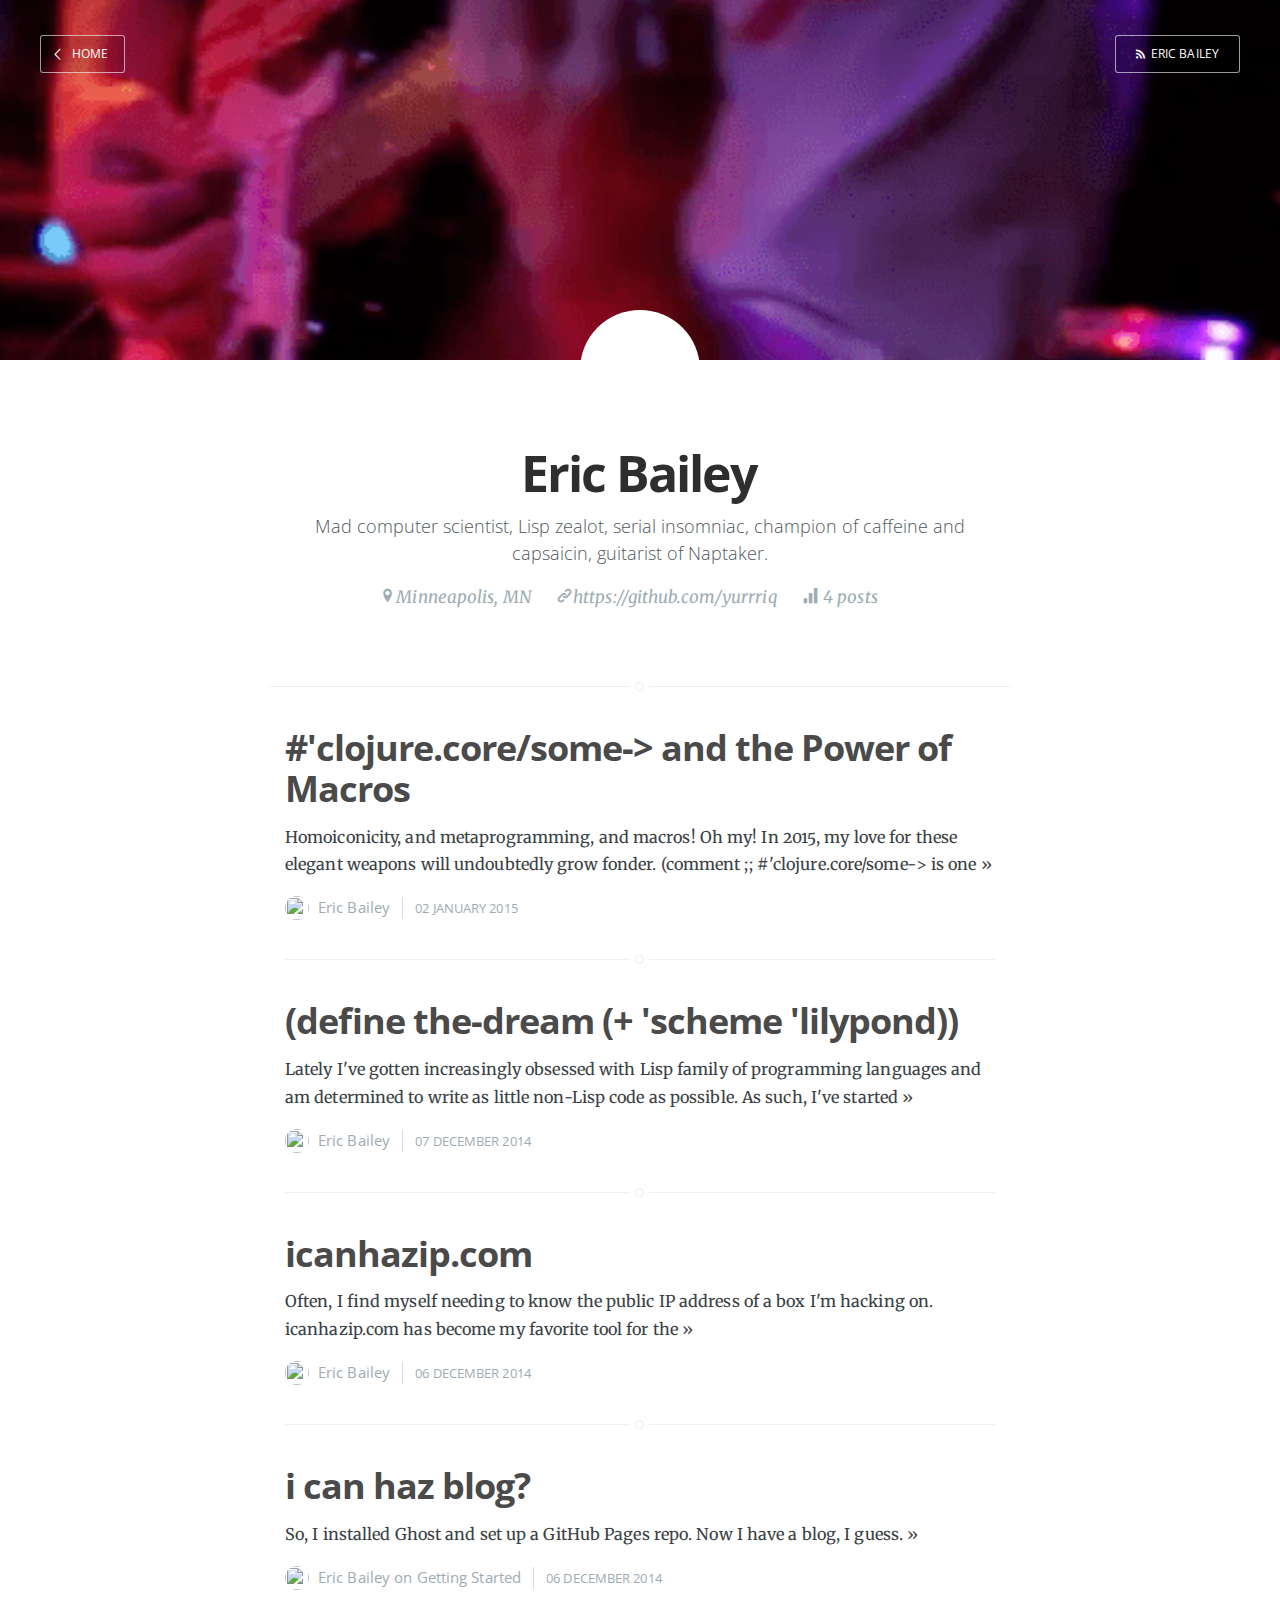
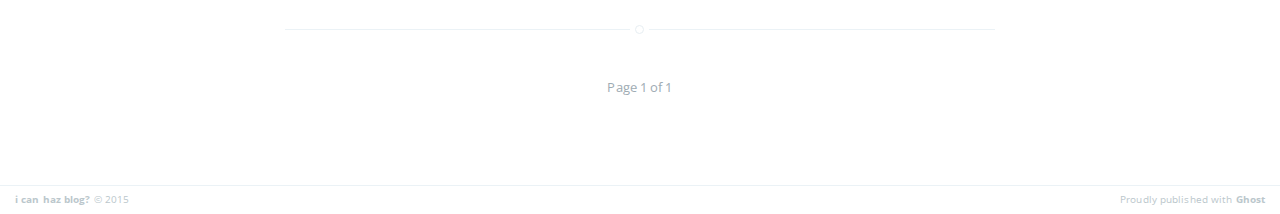
==== commit 6ad9a22a: "Blog update at 2015-01-03 01:08:21" ====
--- a/author/eric/index.html
+++ b/author/eric/index.html
@@ -11,9 +11,9 @@
 
     <link rel="shortcut icon" href="../../favicon.ico">
 
-    <link rel="stylesheet" type="text/css" href="../../assets/css/screen.css?v=b96f2e101f">
+    <link rel="stylesheet" type="text/css" href="../../assets/css/screen.css?v=eb003eefa1">
     <link rel="stylesheet" type="text/css" href="http://fonts.googleapis.com/css?family=Merriweather:300,700,700italic,300italic%7COpen+Sans:700,400">
-    <link rel="stylesheet" type="text/css" href="../../assets/css/prism.min.css?v=b96f2e101f">
+    <link rel="stylesheet" type="text/css" href="../../assets/css/prism.min.css?v=eb003eefa1">
 
     <link rel="canonical" href="http://blog.ericb.me/author/eric/">
     <meta name="generator" content="Ghost 0.5">
@@ -39,7 +39,7 @@
         <div class="author-meta">
             <span class="author-location icon-location">Minneapolis, MN</span>
             <span class="author-link icon-link"><a href="https://github.com/yurrriq">https://github.com/yurrriq</a></span>
-            <span class="author-stats"><i class="icon-stats"></i> 3 posts</span>
+            <span class="author-stats"><i class="icon-stats"></i> 4 posts</span>
         </div>
     </section>
 
@@ -51,6 +51,20 @@
     </nav>
     </div>
     
+    <article class="post">
+        <header class="post-header">
+            <h2 class="post-title"><a href="../../2015/01/02/the-power-of-macros/">#'clojure.core/some-&gt; and the Power of Macros</a></h2>
+        </header>
+        <section class="post-excerpt">
+            <p>Homoiconicity, and metaprogramming, and macros! Oh my! In 2015, my love for these elegant weapons will undoubtedly grow fonder. (comment   ;; #'clojure.core/some-&gt; is one <a class="read-more" href="../../2015/01/02/the-power-of-macros/">»</a></p>
+        </section>
+        <footer class="post-meta">
+            <img class="author-thumb" src="http://www.gravatar.com/avatar/527cc023ca1a56c9072424f7c44ab118?d=404&amp;s=250" alt="Author image" nopin="nopin">
+            <a href="index.html">Eric Bailey</a>
+            
+            <time class="post-date" datetime="2015-01-02">02 January 2015</time>
+        </footer>
+    </article>
     <article class="post">
         <header class="post-header">
             <h2 class="post-title"><a href="../../2014/12/07/the-dream-scheme-lilypond/">(define the-dream (+ 'scheme 'lilypond))</a></h2>
@@ -101,14 +115,15 @@
 </main>
 
     <footer class="site-footer clearfix">
-         <section class="copyright"><a href="http://blog.ericb.me">i can haz blog?</a> © 2014</section>
+         <section class="copyright"><a href="http://blog.ericb.me">i can haz blog?</a> © 2015</section>
          <section class="poweredby">Proudly published with <a href="https://ghost.org">Ghost</a></section>
     </footer>
 
-    <script src="../../public/jquery.js?v=b96f2e101f"></script>
+    <script src="../../public/jquery.js?v=eb003eefa1"></script>
 
-    <script type="text/javascript" src="../../assets/js/jquery.fitvids.js?v=b96f2e101f"></script>
-    <script type="text/javascript" src="../../assets/js/index.js?v=b96f2e101f"></script>
-    <script type="text/javascript" src="../../assets/js/prism.min.js?v=b96f2e101f"></script>
+    <script type="text/javascript" src="../../assets/js/jquery.fitvids.js?v=eb003eefa1"></script>
+    <script type="text/javascript" src="../../assets/js/index.js?v=eb003eefa1"></script>
+    <script type="text/javascript" src="../../assets/js/prism.min.js?v=eb003eefa1"></script>
+    <script type="text/javascript" src="../../assets/js/prism.clojure.js?v=eb003eefa1"></script>
 
 </body>
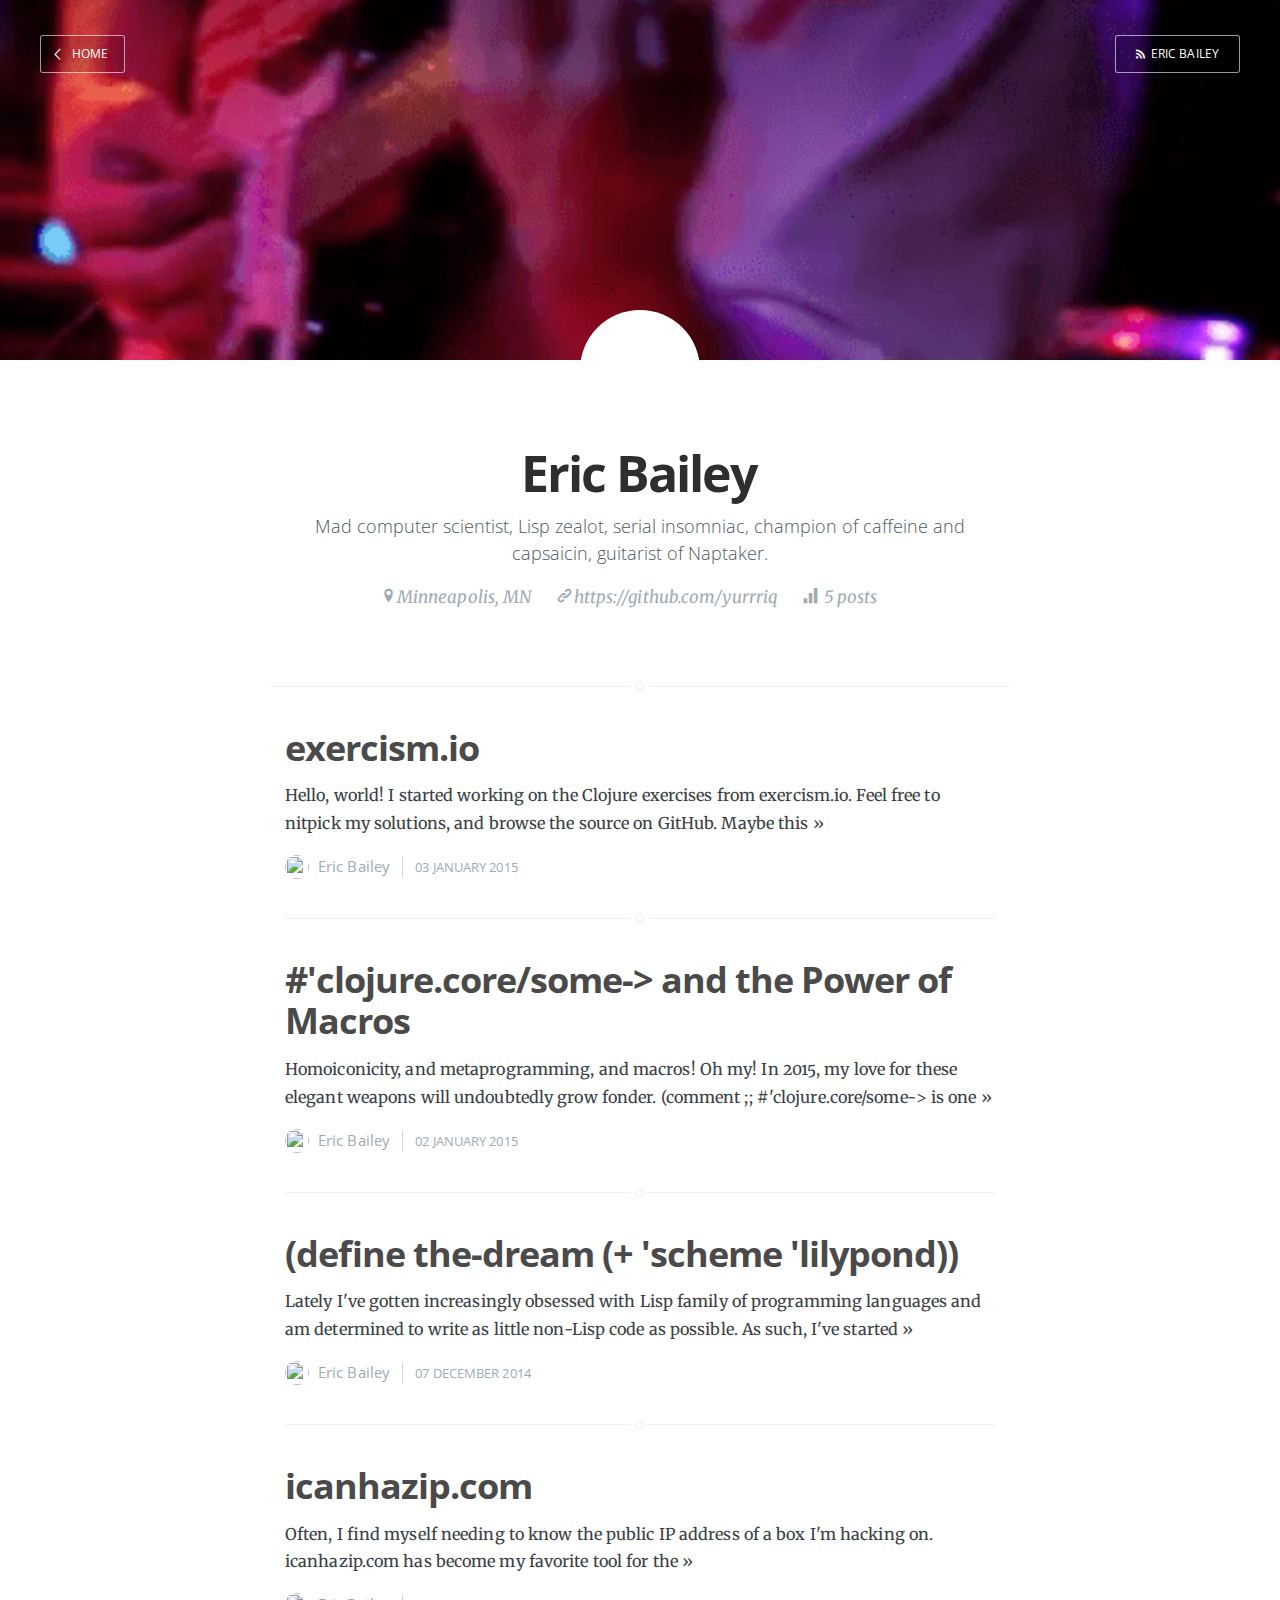
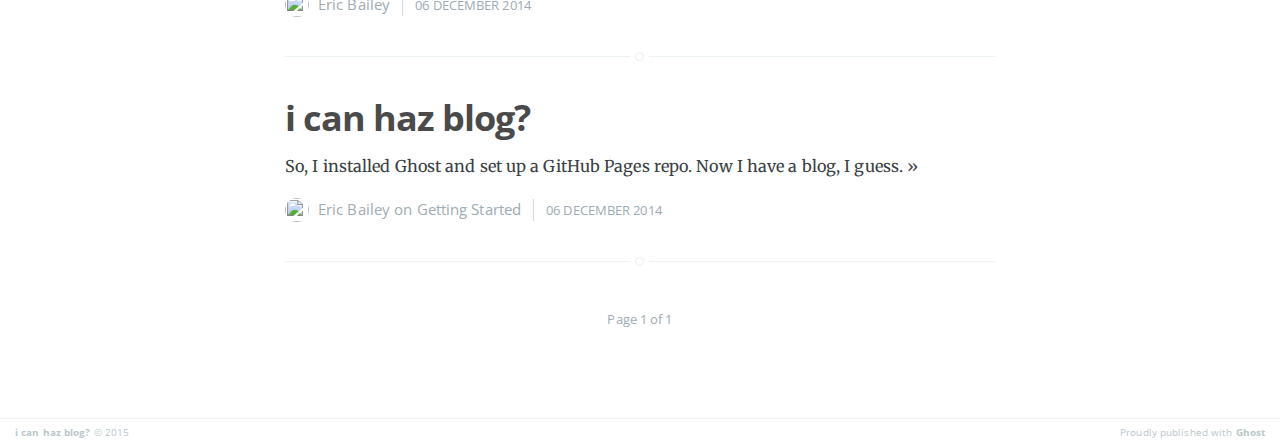
==== commit 94c41f1f: "Blog update at 2015-01-03 23:17:36" ====
--- a/author/eric/index.html
+++ b/author/eric/index.html
@@ -11,9 +11,9 @@
 
     <link rel="shortcut icon" href="../../favicon.ico">
 
-    <link rel="stylesheet" type="text/css" href="../../assets/css/screen.css?v=eb003eefa1">
+    <link rel="stylesheet" type="text/css" href="../../assets/css/screen.css?v=6068351e2b">
     <link rel="stylesheet" type="text/css" href="http://fonts.googleapis.com/css?family=Merriweather:300,700,700italic,300italic%7COpen+Sans:700,400">
-    <link rel="stylesheet" type="text/css" href="../../assets/css/prism.min.css?v=eb003eefa1">
+    <link rel="stylesheet" type="text/css" href="../../assets/css/prism.min.css?v=6068351e2b">
 
     <link rel="canonical" href="http://blog.ericb.me/author/eric/">
     <meta name="generator" content="Ghost 0.5">
@@ -39,7 +39,7 @@
         <div class="author-meta">
             <span class="author-location icon-location">Minneapolis, MN</span>
             <span class="author-link icon-link"><a href="https://github.com/yurrriq">https://github.com/yurrriq</a></span>
-            <span class="author-stats"><i class="icon-stats"></i> 4 posts</span>
+            <span class="author-stats"><i class="icon-stats"></i> 5 posts</span>
         </div>
     </section>
 
@@ -51,6 +51,20 @@
     </nav>
     </div>
     
+    <article class="post">
+        <header class="post-header">
+            <h2 class="post-title"><a href="../../2015/01/03/exercism-io/">exercism.io</a></h2>
+        </header>
+        <section class="post-excerpt">
+            <p>Hello, world! I started working on the Clojure exercises from exercism.io. Feel free to nitpick my solutions, and browse the source on GitHub. Maybe this <a class="read-more" href="../../2015/01/03/exercism-io/">»</a></p>
+        </section>
+        <footer class="post-meta">
+            <img class="author-thumb" src="http://www.gravatar.com/avatar/527cc023ca1a56c9072424f7c44ab118?d=404&amp;s=250" alt="Author image" nopin="nopin">
+            <a href="index.html">Eric Bailey</a>
+            
+            <time class="post-date" datetime="2015-01-03">03 January 2015</time>
+        </footer>
+    </article>
     <article class="post">
         <header class="post-header">
             <h2 class="post-title"><a href="../../2015/01/02/the-power-of-macros/">#'clojure.core/some-&gt; and the Power of Macros</a></h2>
@@ -119,11 +133,11 @@
          <section class="poweredby">Proudly published with <a href="https://ghost.org">Ghost</a></section>
     </footer>
 
-    <script src="../../public/jquery.js?v=eb003eefa1"></script>
+    <script src="../../public/jquery.js?v=6068351e2b"></script>
 
-    <script type="text/javascript" src="../../assets/js/jquery.fitvids.js?v=eb003eefa1"></script>
-    <script type="text/javascript" src="../../assets/js/index.js?v=eb003eefa1"></script>
-    <script type="text/javascript" src="../../assets/js/prism.min.js?v=eb003eefa1"></script>
-    <script type="text/javascript" src="../../assets/js/prism.clojure.js?v=eb003eefa1"></script>
+    <script type="text/javascript" src="../../assets/js/jquery.fitvids.js?v=6068351e2b"></script>
+    <script type="text/javascript" src="../../assets/js/index.js?v=6068351e2b"></script>
+    <script type="text/javascript" src="../../assets/js/prism.min.js?v=6068351e2b"></script>
+    <script type="text/javascript" src="../../assets/js/prism.clojure.js?v=6068351e2b"></script>
 
 </body>
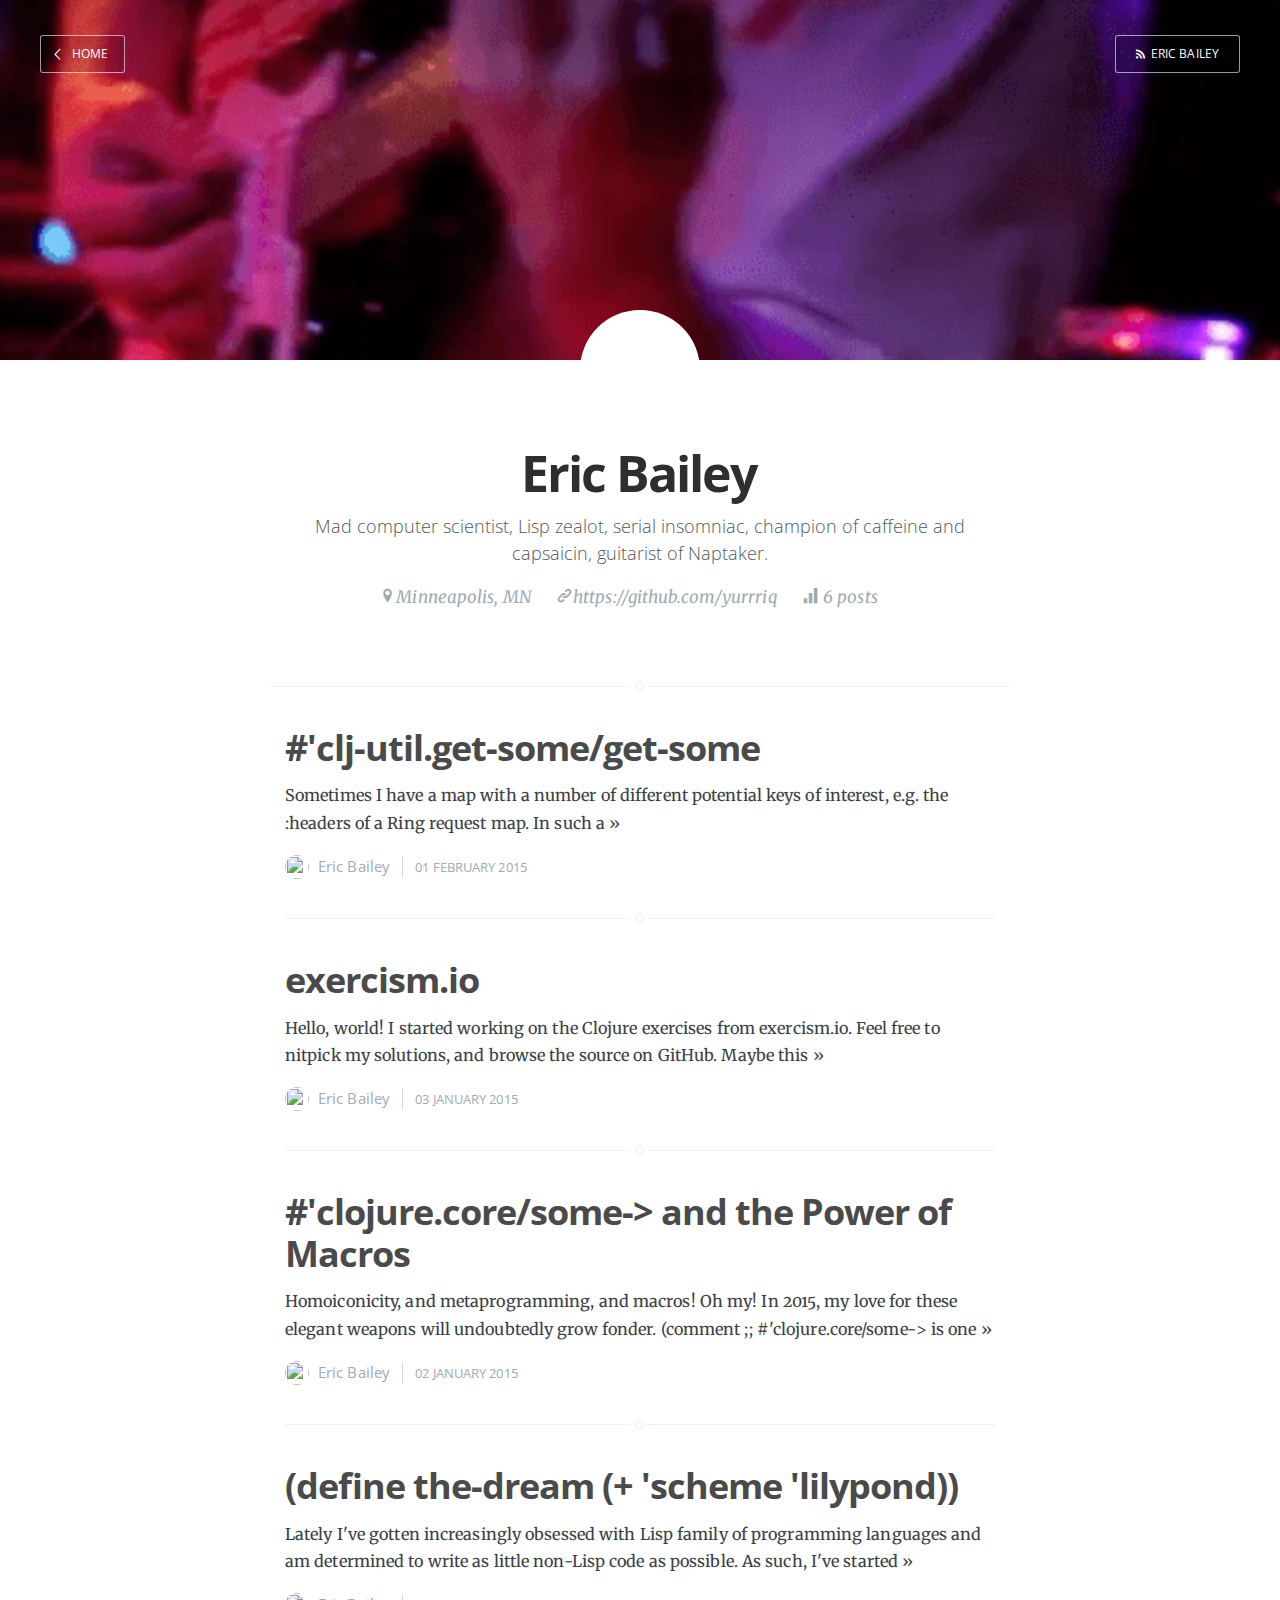
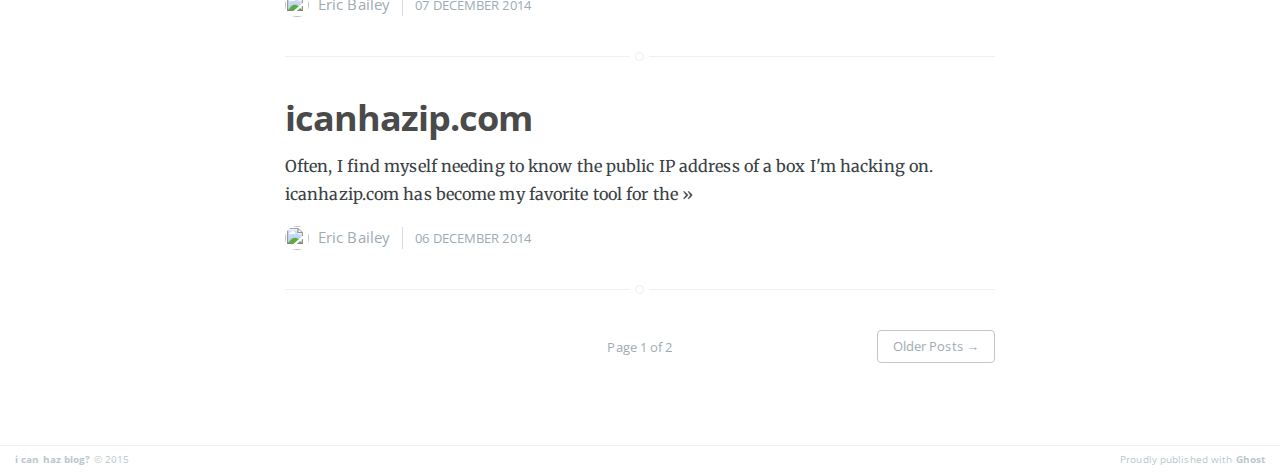
==== commit a4670554: "Blog update at 2015-02-01 23:28:31" ====
--- a/author/eric/index.html
+++ b/author/eric/index.html
@@ -11,11 +11,12 @@
 
     <link rel="shortcut icon" href="../../favicon.ico">
 
-    <link rel="stylesheet" type="text/css" href="../../assets/css/screen.css?v=6068351e2b">
+    <link rel="stylesheet" type="text/css" href="../../assets/css/screen.css?v=bb1db1a067">
     <link rel="stylesheet" type="text/css" href="http://fonts.googleapis.com/css?family=Merriweather:300,700,700italic,300italic%7COpen+Sans:700,400">
-    <link rel="stylesheet" type="text/css" href="../../assets/css/prism.min.css?v=6068351e2b">
+    <link rel="stylesheet" type="text/css" href="../../assets/css/prism.min.css?v=bb1db1a067">
 
     <link rel="canonical" href="http://blog.ericb.me/author/eric/">
+    <link rel="next" href="http://blog.ericb.me/page/2/">
     <meta name="generator" content="Ghost 0.5">
     <link rel="alternate" type="application/rss+xml" title="i can haz blog?" href="http://blog.ericb.me/rss/">
 </head>
@@ -39,7 +40,7 @@
         <div class="author-meta">
             <span class="author-location icon-location">Minneapolis, MN</span>
             <span class="author-link icon-link"><a href="https://github.com/yurrriq">https://github.com/yurrriq</a></span>
-            <span class="author-stats"><i class="icon-stats"></i> 5 posts</span>
+            <span class="author-stats"><i class="icon-stats"></i> 6 posts</span>
         </div>
     </section>
 
@@ -47,10 +48,25 @@
 
     <div class="extra-pagination inner">
         <nav class="pagination" role="navigation">
-        <span class="page-number">Page 1 of 1</span>
+        <span class="page-number">Page 1 of 2</span>
+            <a class="older-posts" href="page/2/">Older Posts →</a>
     </nav>
     </div>
     
+    <article class="post">
+        <header class="post-header">
+            <h2 class="post-title"><a href="../../2015/02/01/get-some/">#'clj-util.get-some/get-some</a></h2>
+        </header>
+        <section class="post-excerpt">
+            <p>Sometimes I have a map with a number of different potential keys of interest, e.g. the :headers of a Ring request map. In such a <a class="read-more" href="../../2015/02/01/get-some/">»</a></p>
+        </section>
+        <footer class="post-meta">
+            <img class="author-thumb" src="http://www.gravatar.com/avatar/527cc023ca1a56c9072424f7c44ab118?d=404&amp;s=250" alt="Author image" nopin="nopin">
+            <a href="index.html">Eric Bailey</a>
+            
+            <time class="post-date" datetime="2015-02-01">01 February 2015</time>
+        </footer>
+    </article>
     <article class="post">
         <header class="post-header">
             <h2 class="post-title"><a href="../../2015/01/03/exercism-io/">exercism.io</a></h2>
@@ -107,23 +123,10 @@
             <time class="post-date" datetime="2014-12-06">06 December 2014</time>
         </footer>
     </article>
-    <article class="post tag-getting-started">
-        <header class="post-header">
-            <h2 class="post-title"><a href="../../2014/12/06/i-can-haz-blog/">i can haz blog?</a></h2>
-        </header>
-        <section class="post-excerpt">
-            <p>So, I installed Ghost and set up a GitHub Pages repo. Now I have a blog, I guess. <a class="read-more" href="../../2014/12/06/i-can-haz-blog/">»</a></p>
-        </section>
-        <footer class="post-meta">
-            <img class="author-thumb" src="http://www.gravatar.com/avatar/527cc023ca1a56c9072424f7c44ab118?d=404&amp;s=250" alt="Author image" nopin="nopin">
-            <a href="index.html">Eric Bailey</a>
-             on <a href="../../tag/getting-started/">Getting Started</a>
-            <time class="post-date" datetime="2014-12-06">06 December 2014</time>
-        </footer>
-    </article>
     
     <nav class="pagination" role="navigation">
-        <span class="page-number">Page 1 of 1</span>
+        <span class="page-number">Page 1 of 2</span>
+            <a class="older-posts" href="page/2/">Older Posts →</a>
     </nav>
 
 </main>
@@ -133,11 +136,11 @@
          <section class="poweredby">Proudly published with <a href="https://ghost.org">Ghost</a></section>
     </footer>
 
-    <script src="../../public/jquery.js?v=6068351e2b"></script>
+    <script src="../../public/jquery.js?v=bb1db1a067"></script>
 
-    <script type="text/javascript" src="../../assets/js/jquery.fitvids.js?v=6068351e2b"></script>
-    <script type="text/javascript" src="../../assets/js/index.js?v=6068351e2b"></script>
-    <script type="text/javascript" src="../../assets/js/prism.min.js?v=6068351e2b"></script>
-    <script type="text/javascript" src="../../assets/js/prism.clojure.js?v=6068351e2b"></script>
+    <script type="text/javascript" src="../../assets/js/jquery.fitvids.js?v=bb1db1a067"></script>
+    <script type="text/javascript" src="../../assets/js/index.js?v=bb1db1a067"></script>
+    <script type="text/javascript" src="../../assets/js/prism.min.js?v=bb1db1a067"></script>
+    <script type="text/javascript" src="../../assets/js/prism.clojure.js?v=bb1db1a067"></script>
 
 </body>
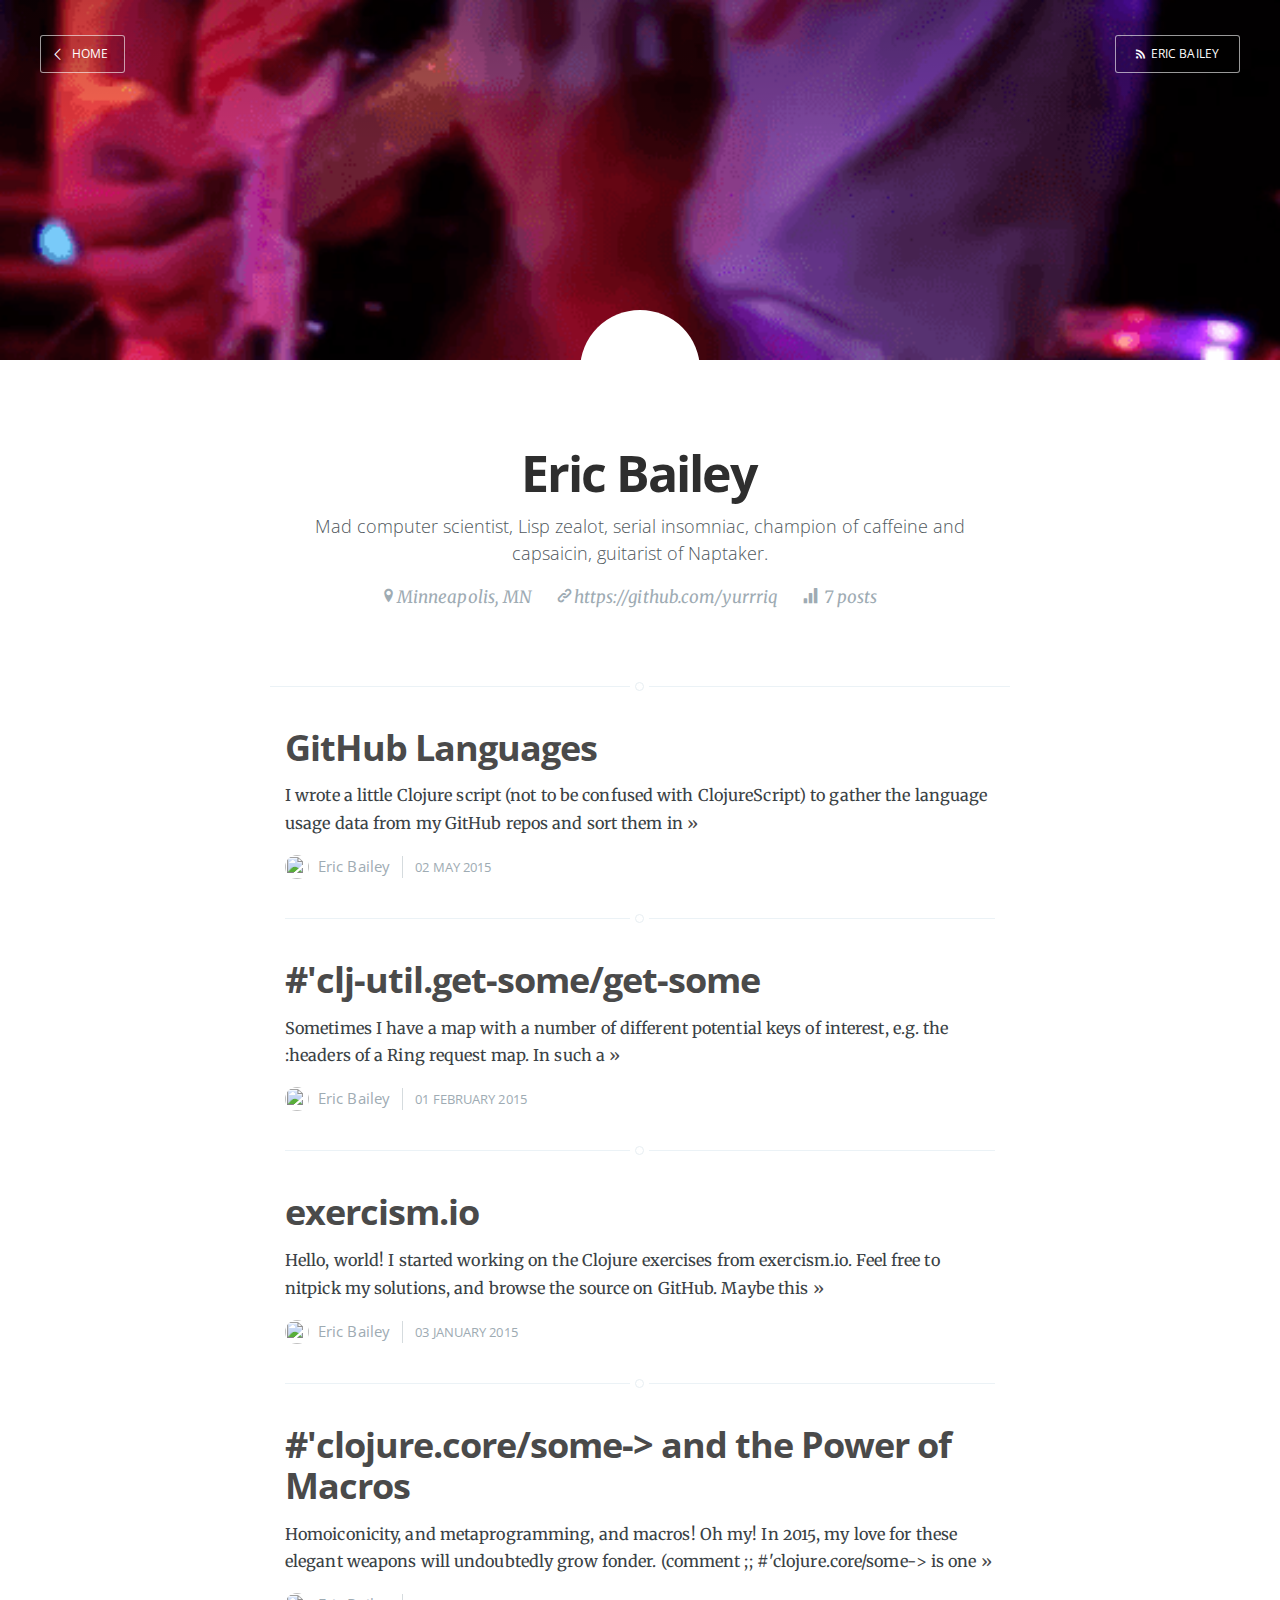
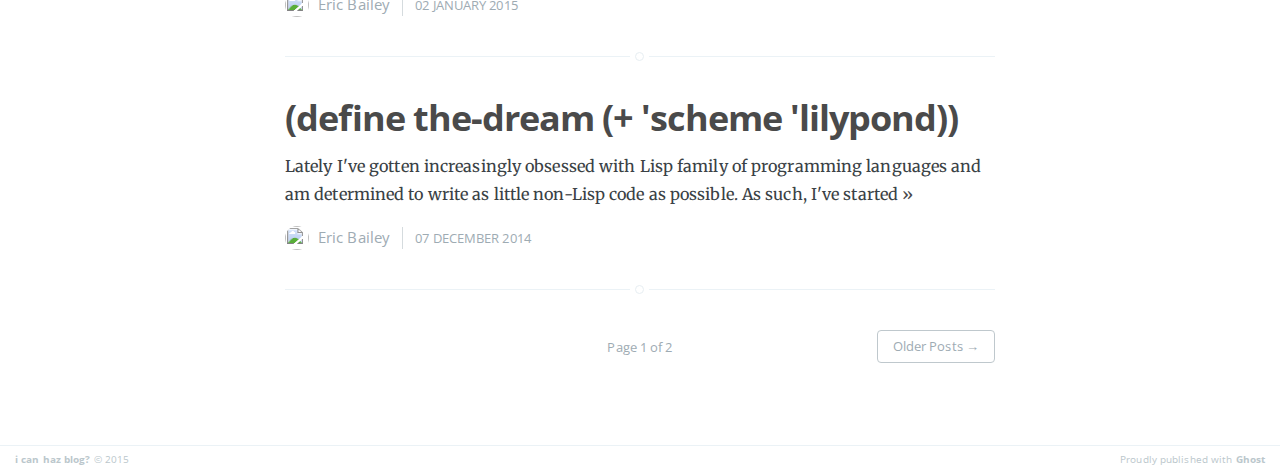
==== commit ed4c9fb0: "Blog update at 2015-05-02 07:48:34" ====
--- a/author/eric/index.html
+++ b/author/eric/index.html
@@ -3,7 +3,7 @@
     <meta charset="utf-8">
     <meta http-equiv="X-UA-Compatible" content="IE=edge">
 
-    <title>Eric Bailey - i can haz blog?</title>
+    <title>Eric Bailey - Page 1 - i can haz blog?</title>
     <meta name="description" content="Mad computer scientist, Lisp zealot, serial insomniac, champion of caffeine and capsaicin, guitarist of Naptaker.">
 
     <meta name="HandheldFriendly" content="True">
@@ -11,13 +11,40 @@
 
     <link rel="shortcut icon" href="../../favicon.ico">
 
-    <link rel="stylesheet" type="text/css" href="../../assets/css/screen.css?v=bb1db1a067">
+    <link rel="stylesheet" type="text/css" href="../../assets/css/screen.css?v=ee75d8672a">
     <link rel="stylesheet" type="text/css" href="http://fonts.googleapis.com/css?family=Merriweather:300,700,700italic,300italic%7COpen+Sans:700,400">
-    <link rel="stylesheet" type="text/css" href="../../assets/css/prism.min.css?v=bb1db1a067">
+    <link rel="stylesheet" type="text/css" href="../../assets/css/prism.min.css?v=ee75d8672a">
 
     <link rel="canonical" href="http://blog.ericb.me/author/eric/">
-    <link rel="next" href="http://blog.ericb.me/page/2/">
-    <meta name="generator" content="Ghost 0.5">
+    <link rel="next" href="http://blog.ericb.me/author/eric/page/2/">
+    
+    <meta property="og:site_name" content="i can haz blog?">
+    <meta property="og:type" content="profile">
+    <meta property="og:title" content="Eric Bailey - Page 1 - i can haz blog?">
+    <meta property="og:description" content="Mad computer scientist, Lisp zealot, serial insomniac, champion of caffeine and capsaicin, guitarist of Naptaker.">
+    <meta property="og:url" content="http://blog.ericb.me/author/eric/">
+    <meta property="og:image" content="http://blog.ericb.me/content/images/2014/12/eb-optimized-1.png">
+    
+    <meta name="twitter:card" content="summary_large_image">
+    <meta name="twitter:title" content="Eric Bailey - Page 1 - i can haz blog?">
+    <meta name="twitter:description" content="Mad computer scientist, Lisp zealot, serial insomniac, champion of caffeine and capsaicin, guitarist of Naptaker.">
+    <meta name="twitter:url" content="http://blog.ericb.me/author/eric/">
+    <meta name="twitter:image:src" content="http://blog.ericb.me/content/images/2014/12/eb-optimized-1.png">
+    
+    <script type="application/ld+json">
+{
+    "@context": "http://schema.org",
+    "@type": "Person",
+    "sameAs": "https://github.com/yurrriq",
+    "publisher": "i can haz blog?",
+    "name": "Eric Bailey",
+    "url": "http://blog.ericb.me/author/eric",
+    "image": "http://blog.ericb.me/content/images/2014/12/eb-optimized-1.png",
+    "description": "Mad computer scientist, Lisp zealot, serial insomniac, champion of caffeine and capsaicin, guitarist of Naptaker."
+}
+    </script>
+
+    <meta name="generator" content="Ghost 0.6">
     <link rel="alternate" type="application/rss+xml" title="i can haz blog?" href="http://blog.ericb.me/rss/">
 </head>
 <body class="author-template author-eric">
@@ -40,94 +67,94 @@
         <div class="author-meta">
             <span class="author-location icon-location">Minneapolis, MN</span>
             <span class="author-link icon-link"><a href="https://github.com/yurrriq">https://github.com/yurrriq</a></span>
-            <span class="author-stats"><i class="icon-stats"></i> 6 posts</span>
+            <span class="author-stats"><i class="icon-stats"></i> 7 posts</span>
         </div>
     </section>
 
 <main class="content" role="main">
 
     <div class="extra-pagination inner">
-        <nav class="pagination" role="navigation">
-        <span class="page-number">Page 1 of 2</span>
-            <a class="older-posts" href="page/2/">Older Posts →</a>
-    </nav>
-    </div>
-    
-    <article class="post">
-        <header class="post-header">
-            <h2 class="post-title"><a href="../../2015/02/01/get-some/">#'clj-util.get-some/get-some</a></h2>
-        </header>
-        <section class="post-excerpt">
-            <p>Sometimes I have a map with a number of different potential keys of interest, e.g. the :headers of a Ring request map. In such a <a class="read-more" href="../../2015/02/01/get-some/">»</a></p>
-        </section>
-        <footer class="post-meta">
-            <img class="author-thumb" src="http://www.gravatar.com/avatar/527cc023ca1a56c9072424f7c44ab118?d=404&amp;s=250" alt="Author image" nopin="nopin">
-            <a href="index.html">Eric Bailey</a>
-            
-            <time class="post-date" datetime="2015-02-01">01 February 2015</time>
-        </footer>
-    </article>
-    <article class="post">
-        <header class="post-header">
-            <h2 class="post-title"><a href="../../2015/01/03/exercism-io/">exercism.io</a></h2>
-        </header>
-        <section class="post-excerpt">
-            <p>Hello, world! I started working on the Clojure exercises from exercism.io. Feel free to nitpick my solutions, and browse the source on GitHub. Maybe this <a class="read-more" href="../../2015/01/03/exercism-io/">»</a></p>
-        </section>
-        <footer class="post-meta">
-            <img class="author-thumb" src="http://www.gravatar.com/avatar/527cc023ca1a56c9072424f7c44ab118?d=404&amp;s=250" alt="Author image" nopin="nopin">
-            <a href="index.html">Eric Bailey</a>
-            
-            <time class="post-date" datetime="2015-01-03">03 January 2015</time>
-        </footer>
-    </article>
-    <article class="post">
-        <header class="post-header">
-            <h2 class="post-title"><a href="../../2015/01/02/the-power-of-macros/">#'clojure.core/some-&gt; and the Power of Macros</a></h2>
-        </header>
-        <section class="post-excerpt">
-            <p>Homoiconicity, and metaprogramming, and macros! Oh my! In 2015, my love for these elegant weapons will undoubtedly grow fonder. (comment   ;; #'clojure.core/some-&gt; is one <a class="read-more" href="../../2015/01/02/the-power-of-macros/">»</a></p>
-        </section>
-        <footer class="post-meta">
-            <img class="author-thumb" src="http://www.gravatar.com/avatar/527cc023ca1a56c9072424f7c44ab118?d=404&amp;s=250" alt="Author image" nopin="nopin">
-            <a href="index.html">Eric Bailey</a>
-            
-            <time class="post-date" datetime="2015-01-02">02 January 2015</time>
-        </footer>
-    </article>
-    <article class="post">
-        <header class="post-header">
-            <h2 class="post-title"><a href="../../2014/12/07/the-dream-scheme-lilypond/">(define the-dream (+ 'scheme 'lilypond))</a></h2>
-        </header>
-        <section class="post-excerpt">
-            <p> Lately I've gotten increasingly obsessed with Lisp family of programming languages and am determined to write as little non-Lisp code as possible. As such, I've started <a class="read-more" href="../../2014/12/07/the-dream-scheme-lilypond/">»</a></p>
-        </section>
-        <footer class="post-meta">
-            <img class="author-thumb" src="http://www.gravatar.com/avatar/527cc023ca1a56c9072424f7c44ab118?d=404&amp;s=250" alt="Author image" nopin="nopin">
-            <a href="index.html">Eric Bailey</a>
-            
-            <time class="post-date" datetime="2014-12-07">07 December 2014</time>
-        </footer>
-    </article>
-    <article class="post">
-        <header class="post-header">
-            <h2 class="post-title"><a href="../../2014/12/06/icanhazip-com/">icanhazip.com</a></h2>
-        </header>
-        <section class="post-excerpt">
-            <p>Often, I find myself needing to know the public IP address of a box I'm hacking on. icanhazip.com has become my favorite tool for the <a class="read-more" href="../../2014/12/06/icanhazip-com/">»</a></p>
-        </section>
-        <footer class="post-meta">
-            <img class="author-thumb" src="http://www.gravatar.com/avatar/527cc023ca1a56c9072424f7c44ab118?d=404&amp;s=250" alt="Author image" nopin="nopin">
-            <a href="index.html">Eric Bailey</a>
-            
-            <time class="post-date" datetime="2014-12-06">06 December 2014</time>
-        </footer>
-    </article>
-    
     <nav class="pagination" role="navigation">
-        <span class="page-number">Page 1 of 2</span>
-            <a class="older-posts" href="page/2/">Older Posts →</a>
-    </nav>
+    <span class="page-number">Page 1 of 2</span>
+        <a class="older-posts" href="page/2/">Older Posts →</a>
+</nav>
+</div>
+
+<article class="post">
+    <header class="post-header">
+        <h2 class="post-title"><a href="../../2015/05/02/github-languages/">GitHub Languages</a></h2>
+    </header>
+    <section class="post-excerpt">
+        <p>I wrote a little Clojure script (not to be confused with ClojureScript) to gather the language usage data from my GitHub repos and sort them in <a class="read-more" href="../../2015/05/02/github-languages/">»</a></p>
+    </section>
+    <footer class="post-meta">
+        <img class="author-thumb" src="http://www.gravatar.com/avatar/527cc023ca1a56c9072424f7c44ab118?d=404&amp;s=250" alt="Author image" nopin="nopin">
+        <a href="index.html">Eric Bailey</a>
+        
+        <time class="post-date" datetime="2015-05-02">02 May 2015</time>
+    </footer>
+</article>
+<article class="post">
+    <header class="post-header">
+        <h2 class="post-title"><a href="../../2015/02/01/get-some/">#'clj-util.get-some/get-some</a></h2>
+    </header>
+    <section class="post-excerpt">
+        <p>Sometimes I have a map with a number of different potential keys of interest, e.g. the :headers of a Ring request map. In such a <a class="read-more" href="../../2015/02/01/get-some/">»</a></p>
+    </section>
+    <footer class="post-meta">
+        <img class="author-thumb" src="http://www.gravatar.com/avatar/527cc023ca1a56c9072424f7c44ab118?d=404&amp;s=250" alt="Author image" nopin="nopin">
+        <a href="index.html">Eric Bailey</a>
+        
+        <time class="post-date" datetime="2015-02-01">01 February 2015</time>
+    </footer>
+</article>
+<article class="post">
+    <header class="post-header">
+        <h2 class="post-title"><a href="../../2015/01/03/exercism-io/">exercism.io</a></h2>
+    </header>
+    <section class="post-excerpt">
+        <p>Hello, world! I started working on the Clojure exercises from exercism.io. Feel free to nitpick my solutions, and browse the source on GitHub. Maybe this <a class="read-more" href="../../2015/01/03/exercism-io/">»</a></p>
+    </section>
+    <footer class="post-meta">
+        <img class="author-thumb" src="http://www.gravatar.com/avatar/527cc023ca1a56c9072424f7c44ab118?d=404&amp;s=250" alt="Author image" nopin="nopin">
+        <a href="index.html">Eric Bailey</a>
+        
+        <time class="post-date" datetime="2015-01-03">03 January 2015</time>
+    </footer>
+</article>
+<article class="post">
+    <header class="post-header">
+        <h2 class="post-title"><a href="../../2015/01/02/the-power-of-macros/">#'clojure.core/some-&gt; and the Power of Macros</a></h2>
+    </header>
+    <section class="post-excerpt">
+        <p>Homoiconicity, and metaprogramming, and macros! Oh my! In 2015, my love for these elegant weapons will undoubtedly grow fonder. (comment   ;; #'clojure.core/some-&gt; is one <a class="read-more" href="../../2015/01/02/the-power-of-macros/">»</a></p>
+    </section>
+    <footer class="post-meta">
+        <img class="author-thumb" src="http://www.gravatar.com/avatar/527cc023ca1a56c9072424f7c44ab118?d=404&amp;s=250" alt="Author image" nopin="nopin">
+        <a href="index.html">Eric Bailey</a>
+        
+        <time class="post-date" datetime="2015-01-02">02 January 2015</time>
+    </footer>
+</article>
+<article class="post">
+    <header class="post-header">
+        <h2 class="post-title"><a href="../../2014/12/07/the-dream-scheme-lilypond/">(define the-dream (+ 'scheme 'lilypond))</a></h2>
+    </header>
+    <section class="post-excerpt">
+        <p>Lately I've gotten increasingly obsessed with Lisp family of programming languages and am determined to write as little non-Lisp code as possible. As such, I've started <a class="read-more" href="../../2014/12/07/the-dream-scheme-lilypond/">»</a></p>
+    </section>
+    <footer class="post-meta">
+        <img class="author-thumb" src="http://www.gravatar.com/avatar/527cc023ca1a56c9072424f7c44ab118?d=404&amp;s=250" alt="Author image" nopin="nopin">
+        <a href="index.html">Eric Bailey</a>
+        
+        <time class="post-date" datetime="2014-12-07">07 December 2014</time>
+    </footer>
+</article>
+
+<nav class="pagination" role="navigation">
+    <span class="page-number">Page 1 of 2</span>
+        <a class="older-posts" href="page/2/">Older Posts →</a>
+</nav>
 
 </main>
 
@@ -136,11 +163,11 @@
          <section class="poweredby">Proudly published with <a href="https://ghost.org">Ghost</a></section>
     </footer>
 
-    <script src="../../public/jquery.js?v=bb1db1a067"></script>
+    <script src="../../public/jquery.js?v=ee75d8672a"></script>
 
-    <script type="text/javascript" src="../../assets/js/jquery.fitvids.js?v=bb1db1a067"></script>
-    <script type="text/javascript" src="../../assets/js/index.js?v=bb1db1a067"></script>
-    <script type="text/javascript" src="../../assets/js/prism.min.js?v=bb1db1a067"></script>
-    <script type="text/javascript" src="../../assets/js/prism.clojure.js?v=bb1db1a067"></script>
+    <script type="text/javascript" src="../../assets/js/jquery.fitvids.js?v=ee75d8672a"></script>
+    <script type="text/javascript" src="../../assets/js/index.js?v=ee75d8672a"></script>
+    <script type="text/javascript" src="../../assets/js/prism.min.js?v=ee75d8672a"></script>
+    <script type="text/javascript" src="../../assets/js/prism.clojure.js?v=ee75d8672a"></script>
 
 </body>
